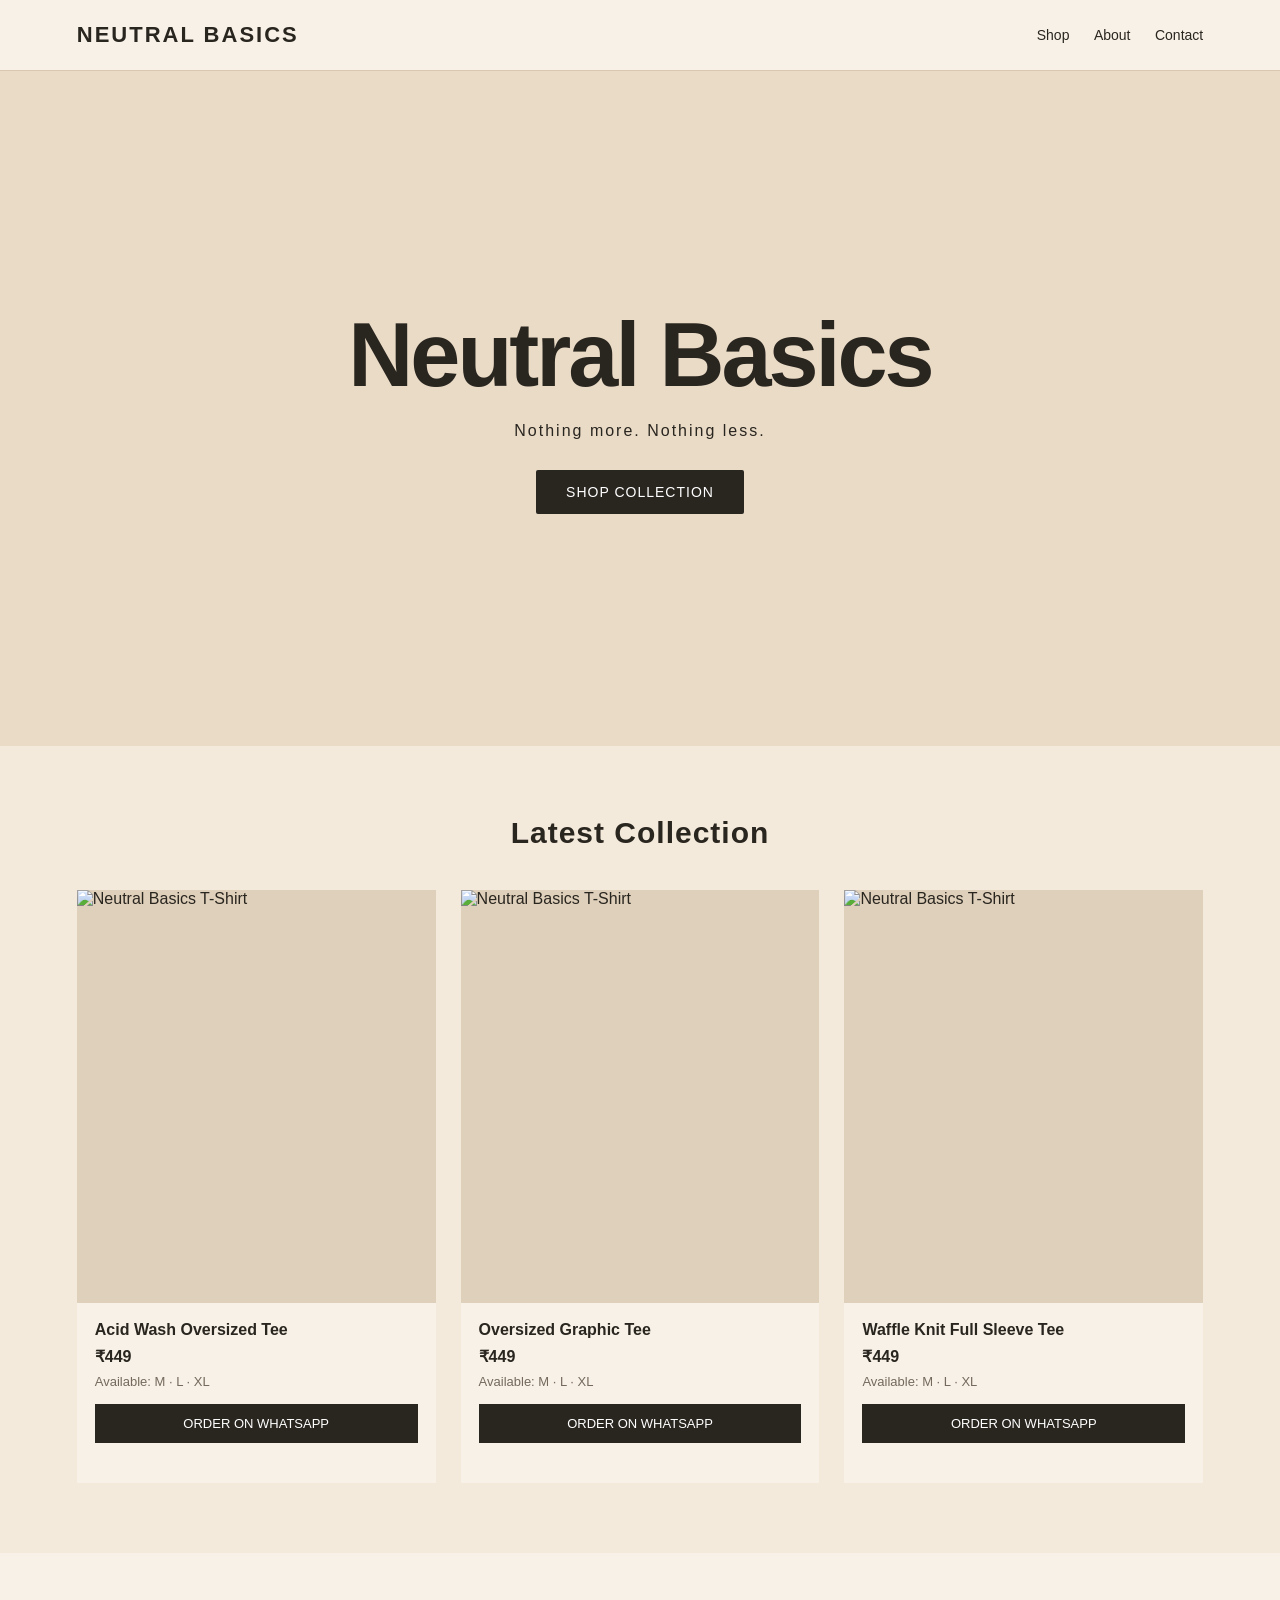
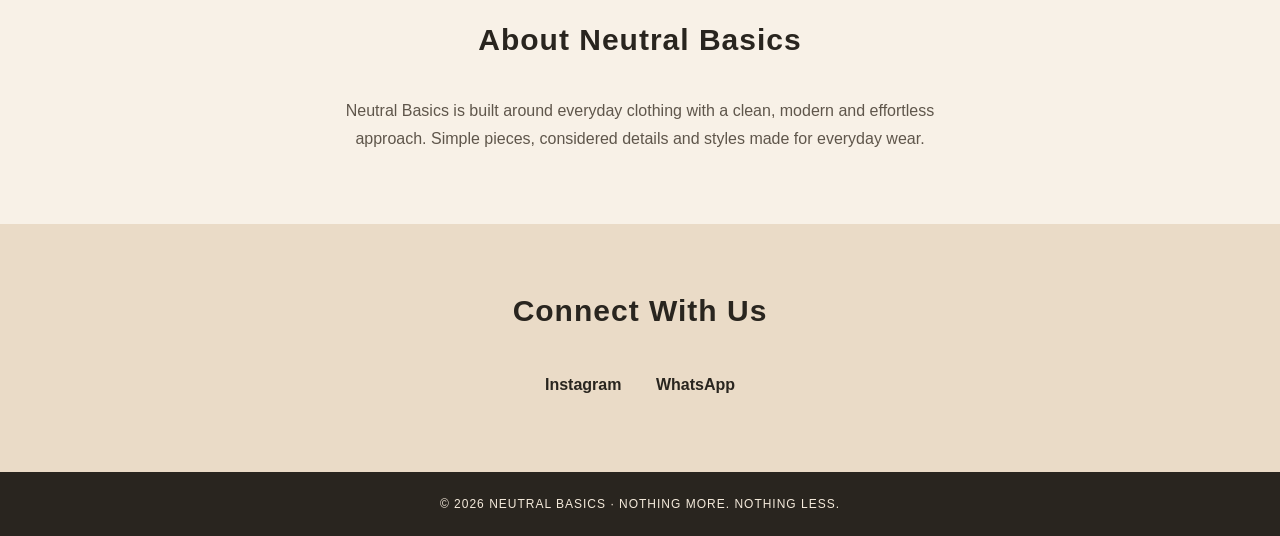
==== index.html @ a43da2fe "Add initial index.html for Neutral Basics website This is the initial commit of the index.html file," ====
<!DOCTYPE html>
<html lang="en">
<head>
  <meta charset="UTF-8">
  <meta name="viewport" content="width=device-width, initial-scale=1.0">

  <title>Neutral Basics — Nothing more. Nothing less.</title>

  <style>
    * {
      box-sizing: border-box;
      margin: 0;
      padding: 0;
    }

    body {
      font-family: Arial, Helvetica, sans-serif;
      background: #f4eadb;
      color: #29251f;
    }

    header {
      padding: 22px 6%;
      display: flex;
      justify-content: space-between;
      align-items: center;
      border-bottom: 1px solid #d8c8b2;
      background: #f8f1e7;
    }

    .logo {
      font-size: 22px;
      font-weight: 700;
      letter-spacing: 2px;
    }

    nav a {
      color: #29251f;
      text-decoration: none;
      margin-left: 20px;
      font-size: 14px;
    }

    .hero {
      min-height: 75vh;
      display: flex;
      flex-direction: column;
      justify-content: center;
      align-items: center;
      text-align: center;
      padding: 40px 20px;
      background: #eadbc7;
    }

    .hero h1 {
      font-size: clamp(42px, 9vw, 90px);
      letter-spacing: -3px;
      font-weight: 700;
    }

    .hero p {
      margin-top: 15px;
      font-size: 16px;
      letter-spacing: 2px;
    }

    .shop-btn {
      display: inline-block;
      margin-top: 30px;
      padding: 14px 30px;
      background: #29251f;
      color: #fff;
      text-decoration: none;
      border-radius: 2px;
      font-size: 14px;
      letter-spacing: 1px;
    }

    section {
      padding: 70px 6%;
    }

    .section-title {
      text-align: center;
      font-size: 30px;
      margin-bottom: 40px;
      letter-spacing: 1px;
    }

    .products {
      display: grid;
      grid-template-columns: repeat(auto-fit, minmax(220px, 1fr));
      gap: 25px;
    }

    .product {
      background: #f8f1e7;
      padding-bottom: 22px;
    }

    .product img {
      width: 100%;
      aspect-ratio: 1 / 1.15;
      object-fit: cover;
      display: block;
      background: #dfd0bb;
    }

    .product-info {
      padding: 18px;
    }

    .product h3 {
      font-size: 16px;
      margin-bottom: 8px;
    }

    .price {
      font-weight: 600;
      margin-bottom: 8px;
    }

    .sizes {
      font-size: 13px;
      color: #74695c;
      margin-bottom: 15px;
    }

    .whatsapp {
      display: block;
      text-align: center;
      padding: 12px;
      background: #29251f;
      color: white;
      text-decoration: none;
      font-size: 13px;
    }

    .about {
      background: #f8f1e7;
      text-align: center;
    }

    .about p {
      max-width: 650px;
      margin: auto;
      line-height: 1.8;
      color: #5f564b;
    }

    .contact {
      text-align: center;
      background: #eadbc7;
    }

    .contact a {
      color: #29251f;
      text-decoration: none;
      display: inline-block;
      margin: 8px 15px;
      font-weight: 600;
    }

    footer {
      text-align: center;
      padding: 25px;
      background: #29251f;
      color: #f4eadb;
      font-size: 12px;
      letter-spacing: 1px;
    }

    @media (max-width: 600px) {
      header {
        padding: 18px 5%;
      }

      nav a {
        margin-left: 10px;
        font-size: 12px;
      }

      section {
        padding: 55px 5%;
      }
    }
  </style>
</head>

<body>

  <header>
    <div class="logo">NEUTRAL BASICS</div>

    <nav>
      <a href="#shop">Shop</a>
      <a href="#about">About</a>
      <a href="#contact">Contact</a>
    </nav>
  </header>

  <section class="hero">
    <h1>Neutral Basics</h1>
    <p>Nothing more. Nothing less.</p>

    <a href="#shop" class="shop-btn">SHOP COLLECTION</a>
  </section>

  <section id="shop">

    <h2 class="section-title">Latest Collection</h2>

    <div class="products">

      <div class="product">
        <img src="https://placehold.co/800x900/e0d1bc/29251f?text=Neutral+Basics"
             alt="Neutral Basics T-Shirt">

        <div class="product-info">
          <h3>Acid Wash Oversized Tee</h3>
          <div class="price">₹449</div>
          <div class="sizes">Available: M · L · XL</div>

          <a class="whatsapp"
             href="https://wa.me/919384615349?text=Hi%20Neutral%20Basics,%20I%20want%20to%20order%20the%20Acid%20Wash%20Oversized%20Tee.%20Price:%20₹449"
             target="_blank">
            ORDER ON WHATSAPP
          </a>
        </div>
      </div>


      <div class="product">
        <img src="https://placehold.co/800x900/d8c6ae/29251f?text=Neutral+Basics"
             alt="Neutral Basics T-Shirt">

        <div class="product-info">
          <h3>Oversized Graphic Tee</h3>
          <div class="price">₹449</div>
          <div class="sizes">Available: M · L · XL</div>

          <a class="whatsapp"
             href="https://wa.me/919384615349?text=Hi%20Neutral%20Basics,%20I%20want%20to%20order%20the%20Oversized%20Graphic%20Tee.%20Price:%20₹449"
             target="_blank">
            ORDER ON WHATSAPP
          </a>
        </div>
      </div>


      <div class="product">
        <img src="https://placehold.co/800x900/cdbba1/29251f?text=Neutral+Basics"
             alt="Neutral Basics T-Shirt">

        <div class="product-info">
          <h3>Waffle Knit Full Sleeve Tee</h3>
          <div class="price">₹449</div>
          <div class="sizes">Available: M · L · XL</div>

          <a class="whatsapp"
             href="https://wa.me/919384615349?text=Hi%20Neutral%20Basics,%20I%20want%20to%20order%20the%20Waffle%20Knit%20Full%20Sleeve%20Tee.%20Price:%20₹449"
             target="_blank">
            ORDER ON WHATSAPP
          </a>
        </div>
      </div>

    </div>
  </section>


  <section class="about" id="about">

    <h2 class="section-title">About Neutral Basics</h2>

    <p>
      Neutral Basics is built around everyday clothing with a clean,
      modern and effortless approach. Simple pieces, considered details
      and styles made for everyday wear.
    </p>

  </section>


  <section class="contact" id="contact">

    <h2 class="section-title">Connect With Us</h2>

    <a href="https://instagram.com/neutral_basics_" target="_blank">
      Instagram
    </a>

    <a href="https://wa.me/919384615349" target="_blank">
      WhatsApp
    </a>

  </section>


  <footer>
    © 2026 NEUTRAL BASICS · NOTHING MORE. NOTHING LESS.
  </footer>

</body>
    </html>
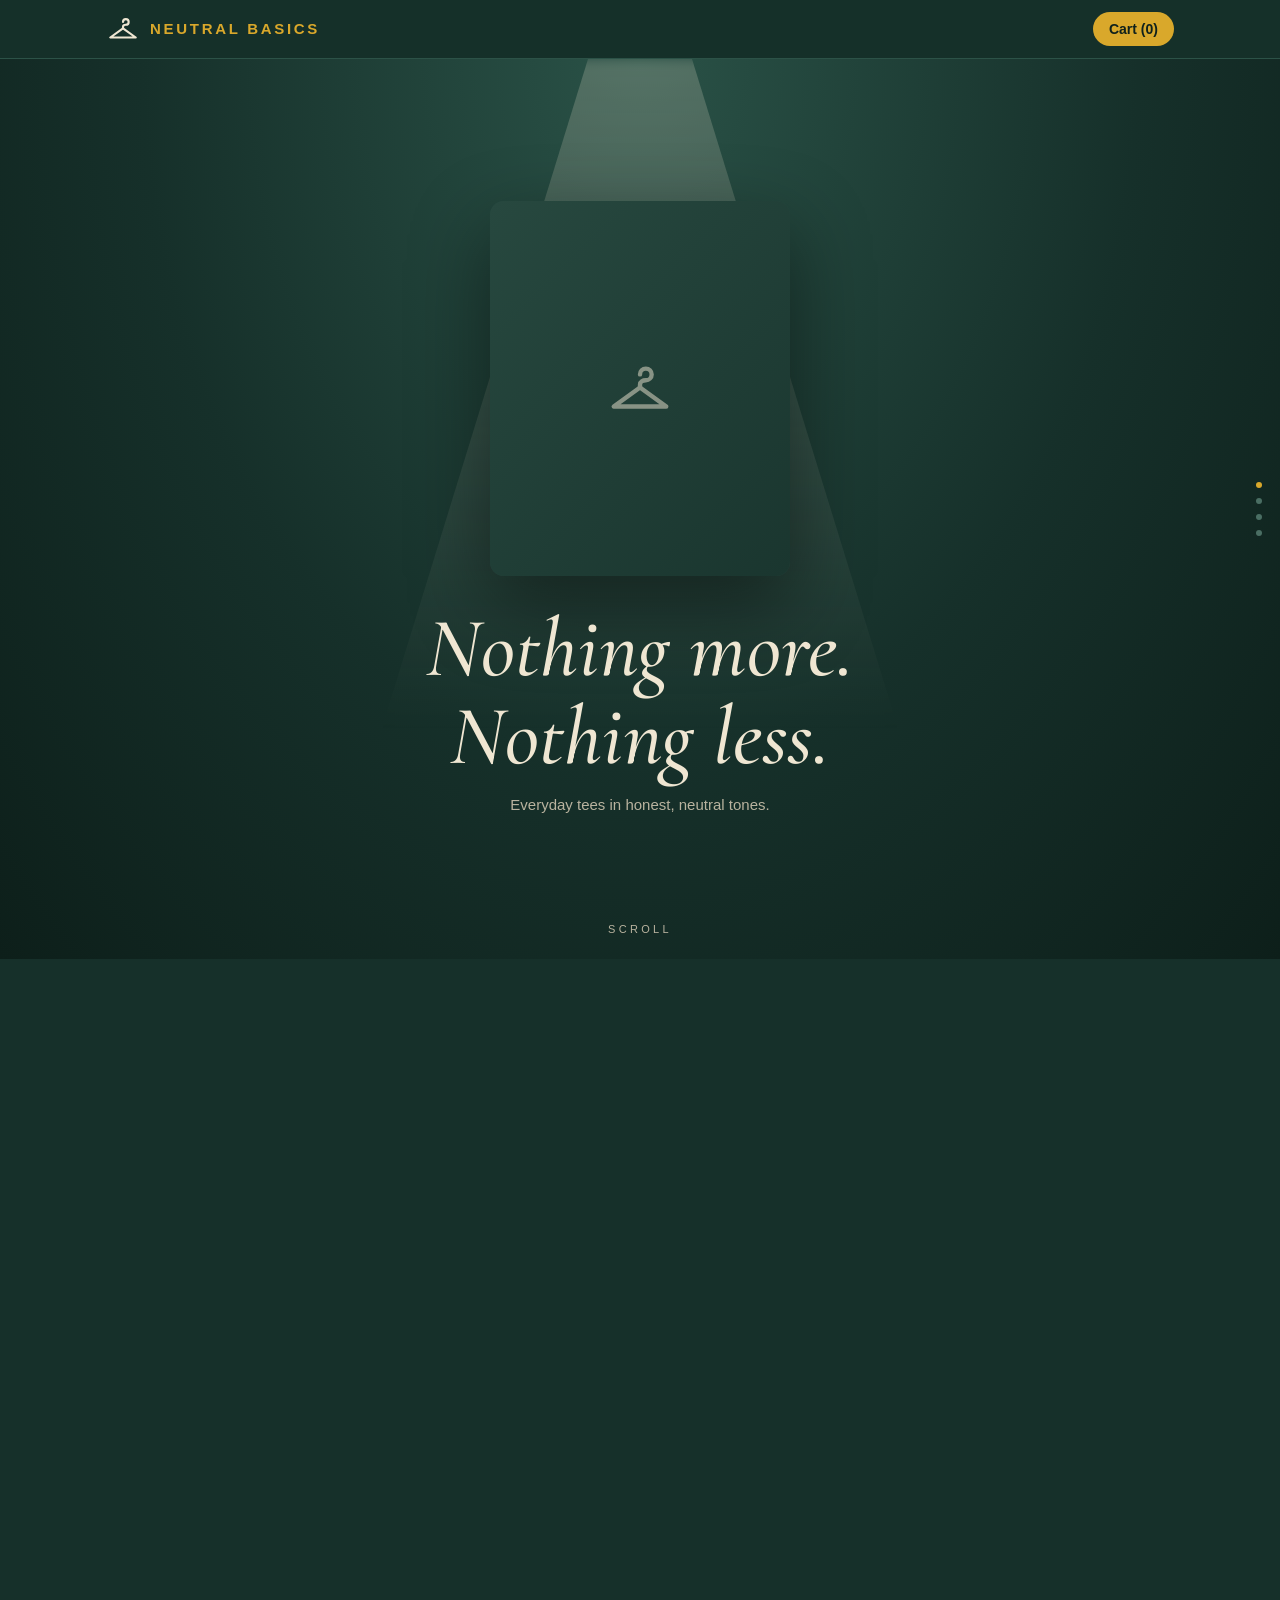
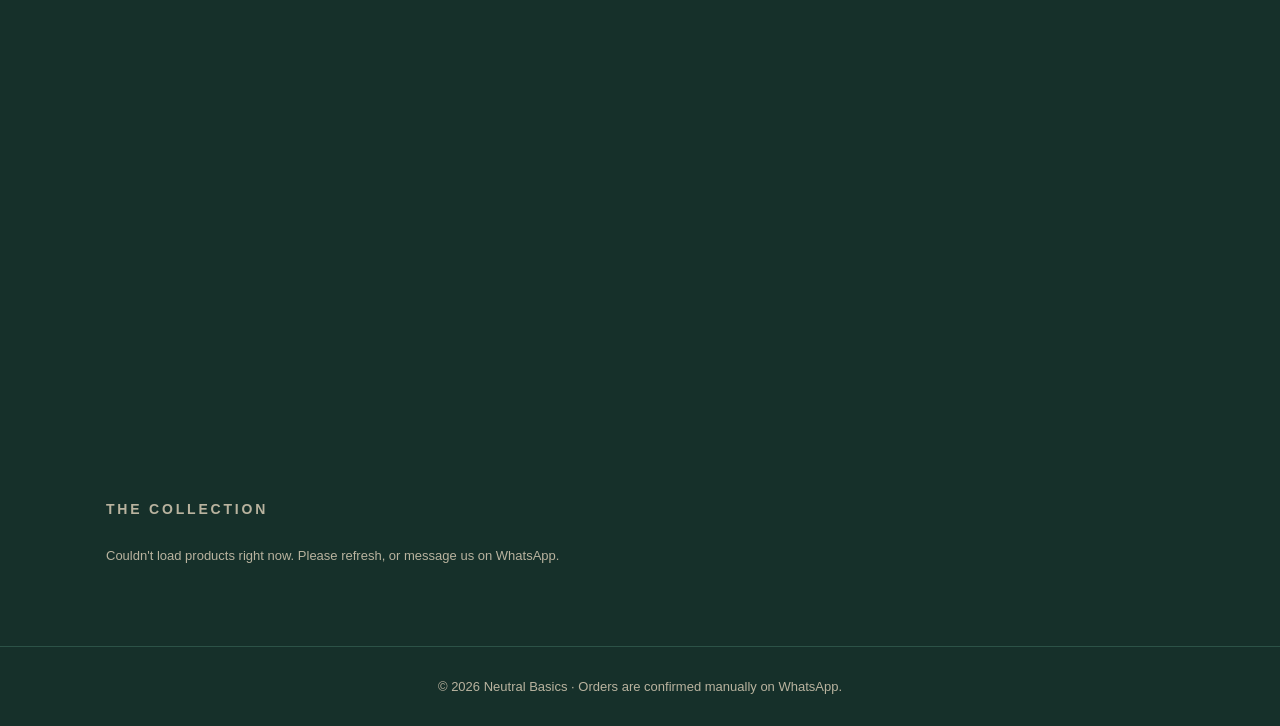
==== commit a30df42a: "New Store" ====
--- a/index.html
+++ b/index.html
@@ -1,305 +1,315 @@
- <!DOCTYPE html>
+<!doctype html>
 <html lang="en">
 <head>
-  <meta charset="UTF-8">
-  <meta name="viewport" content="width=device-width, initial-scale=1.0">
-
-  <title>Neutral Basics — Nothing more. Nothing less.</title>
-
-  <style>
-    * {
-      box-sizing: border-box;
-      margin: 0;
-      padding: 0;
-    }
-
-    body {
-      font-family: Arial, Helvetica, sans-serif;
-      background: #f4eadb;
-      color: #29251f;
-    }
-
-    header {
-      padding: 22px 6%;
-      display: flex;
-      justify-content: space-between;
-      align-items: center;
-      border-bottom: 1px solid #d8c8b2;
-      background: #f8f1e7;
-    }
-
-    .logo {
-      font-size: 22px;
-      font-weight: 700;
-      letter-spacing: 2px;
-    }
-
-    nav a {
-      color: #29251f;
-      text-decoration: none;
-      margin-left: 20px;
-      font-size: 14px;
-    }
-
-    .hero {
-      min-height: 75vh;
-      display: flex;
-      flex-direction: column;
-      justify-content: center;
-      align-items: center;
-      text-align: center;
-      padding: 40px 20px;
-      background: #eadbc7;
-    }
-
-    .hero h1 {
-      font-size: clamp(42px, 9vw, 90px);
-      letter-spacing: -3px;
-      font-weight: 700;
-    }
-
-    .hero p {
-      margin-top: 15px;
-      font-size: 16px;
-      letter-spacing: 2px;
-    }
-
-    .shop-btn {
-      display: inline-block;
-      margin-top: 30px;
-      padding: 14px 30px;
-      background: #29251f;
-      color: #fff;
-      text-decoration: none;
-      border-radius: 2px;
-      font-size: 14px;
-      letter-spacing: 1px;
-    }
-
-    section {
-      padding: 70px 6%;
-    }
-
-    .section-title {
-      text-align: center;
-      font-size: 30px;
-      margin-bottom: 40px;
-      letter-spacing: 1px;
-    }
-
-    .products {
-      display: grid;
-      grid-template-columns: repeat(auto-fit, minmax(220px, 1fr));
-      gap: 25px;
-    }
-
-    .product {
-      background: #f8f1e7;
-      padding-bottom: 22px;
-    }
-
-    .product img {
-      width: 100%;
-      aspect-ratio: 1 / 1.15;
-      object-fit: cover;
-      display: block;
-      background: #dfd0bb;
-    }
-
-    .product-info {
-      padding: 18px;
-    }
-
-    .product h3 {
-      font-size: 16px;
-      margin-bottom: 8px;
-    }
-
-    .price {
-      font-weight: 600;
-      margin-bottom: 8px;
-    }
-
-    .sizes {
-      font-size: 13px;
-      color: #74695c;
-      margin-bottom: 15px;
-    }
-
-    .whatsapp {
-      display: block;
-      text-align: center;
-      padding: 12px;
-      background: #29251f;
-      color: white;
-      text-decoration: none;
-      font-size: 13px;
-    }
-
-    .about {
-      background: #f8f1e7;
-      text-align: center;
-    }
-
-    .about p {
-      max-width: 650px;
-      margin: auto;
-      line-height: 1.8;
-      color: #5f564b;
-    }
-
-    .contact {
-      text-align: center;
-      background: #eadbc7;
-    }
-
-    .contact a {
-      color: #29251f;
-      text-decoration: none;
-      display: inline-block;
-      margin: 8px 15px;
-      font-weight: 600;
-    }
-
-    footer {
-      text-align: center;
-      padding: 25px;
-      background: #29251f;
-      color: #f4eadb;
-      font-size: 12px;
-      letter-spacing: 1px;
-    }
-
-    @media (max-width: 600px) {
-      header {
-        padding: 18px 5%;
-      }
-
-      nav a {
-        margin-left: 10px;
-        font-size: 12px;
-      }
-
-      section {
-        padding: 55px 5%;
-      }
-    }
-  </style>
+<meta charset="utf-8">
+<meta name="viewport" content="width=device-width, initial-scale=1">
+<title>Neutral Basics</title>
+<meta name="description" content="Neutral Basics. Nothing more. Nothing less.">
+<link rel="preconnect" href="https://fonts.googleapis.com"><link href="https://fonts.googleapis.com/css2?family=Cormorant+Garamond:ital,wght@0,500;1,500&display=swap" rel="stylesheet">
+<style>
+  :root{
+    --green:#16302a; --green-2:#1d3d35; --cream:#efe6d2; --mustard:#d9a82b; --ink:#0f211c; --muted:#b9b39f;
+  }
+  *{box-sizing:border-box;margin:0;padding:0}
+  html{scroll-behavior:smooth}
+  body{background:var(--green);color:var(--cream);font-family:"Helvetica Neue",Arial,sans-serif;line-height:1.5}
+  a{color:inherit}
+  header{position:sticky;top:0;z-index:20;background:rgba(22,48,42,.96);backdrop-filter:blur(6px);border-bottom:1px solid #2c5247}
+  .bar{max-width:1100px;margin:0 auto;padding:12px 16px;display:flex;align-items:center;justify-content:space-between}
+  .brand{display:flex;align-items:center;gap:10px;text-decoration:none}
+  .brand svg{width:34px;height:34px}
+  .brand span{color:var(--mustard);font-weight:800;letter-spacing:.18em;font-size:15px}
+  .cart-btn{background:var(--mustard);color:var(--ink);border:0;border-radius:999px;padding:9px 16px;font-weight:700;cursor:pointer;font-size:14px}
+  .hero{max-width:1100px;margin:0 auto;padding:72px 16px 48px;text-align:center}
+  .hero h1{font-size:clamp(34px,7vw,64px);letter-spacing:.04em;font-weight:800;color:var(--mustard)}
+  .hero p{margin-top:12px;color:var(--cream);opacity:.85;font-size:18px}
+  .hero a.cta{display:inline-block;margin-top:28px;background:var(--cream);color:var(--ink);padding:12px 26px;border-radius:999px;font-weight:700;text-decoration:none}
+  main{max-width:1100px;margin:0 auto;padding:16px 16px 80px}
+  h2{font-size:14px;letter-spacing:.2em;text-transform:uppercase;color:var(--muted);margin:24px 0 16px}
+  .grid{display:grid;grid-template-columns:repeat(auto-fill,minmax(240px,1fr));gap:18px}
+  .card{background:var(--green-2);border:1px solid #2c5247;border-radius:14px;overflow:hidden;display:flex;flex-direction:column}
+  .img{aspect-ratio:4/5;background:linear-gradient(135deg,#27483f,#1a362f);display:flex;align-items:center;justify-content:center}
+  .img img{width:100%;height:100%;object-fit:cover}
+  .img svg{width:64px;height:64px;opacity:.5}
+  .info{padding:14px;display:flex;flex-direction:column;gap:8px;flex:1}
+  .name{font-weight:700}
+  .desc{font-size:13px;color:var(--muted)}
+  .price{color:var(--mustard);font-weight:800;font-size:18px}
+  .sizes{display:flex;gap:6px;flex-wrap:wrap}
+  .sizes button{background:transparent;border:1px solid #4a6e63;color:var(--cream);border-radius:8px;padding:5px 10px;cursor:pointer;font-size:13px}
+  .sizes button.on{background:var(--cream);color:var(--ink);border-color:var(--cream)}
+  .add{margin-top:auto;background:var(--mustard);color:var(--ink);border:0;border-radius:10px;padding:11px;font-weight:800;cursor:pointer}
+  .add[disabled]{background:#4a6e63;color:#9fb5ac;cursor:not-allowed}
+  .note{color:var(--muted);font-size:13px;margin-top:10px}
+  /* drawer */
+  .overlay{position:fixed;inset:0;background:rgba(0,0,0,.55);display:none;z-index:30}
+  .overlay.open{display:block}
+  .drawer{position:fixed;top:0;right:0;height:100%;width:min(420px,100%);background:var(--green);border-left:1px solid #2c5247;z-index:40;transform:translateX(100%);transition:transform .25s;display:flex;flex-direction:column}
+  .drawer.open{transform:none}
+  .drawer header{position:static;padding:16px;display:flex;justify-content:space-between;align-items:center}
+  .drawer h3{letter-spacing:.15em;font-size:14px;text-transform:uppercase}
+  .x{background:none;border:0;color:var(--cream);font-size:26px;cursor:pointer}
+  .items{flex:1;overflow:auto;padding:0 16px}
+  .row{display:flex;justify-content:space-between;gap:10px;padding:12px 0;border-bottom:1px solid #2c5247}
+  .row small{color:var(--muted)}
+  .qty{display:flex;align-items:center;gap:8px;margin-top:6px}
+  .qty button{width:26px;height:26px;border-radius:50%;border:1px solid #4a6e63;background:none;color:var(--cream);cursor:pointer}
+  .foot{padding:16px;border-top:1px solid #2c5247;display:flex;flex-direction:column;gap:10px}
+  .foot input,.foot textarea{width:100%;padding:10px;border-radius:8px;border:1px solid #4a6e63;background:var(--green-2);color:var(--cream);font:inherit}
+  .total{display:flex;justify-content:space-between;font-weight:800;font-size:18px}
+  .wa{background:#25d366;color:#08331a;border:0;border-radius:10px;padding:13px;font-weight:800;cursor:pointer;font-size:15px}
+  .empty{color:var(--muted);padding:30px 0;text-align:center}
+  footer{text-align:center;color:var(--muted);font-size:13px;padding:30px 16px;border-top:1px solid #2c5247}
+
+  /* ---- scroll story ---- */
+  .story{position:relative;height:400vh}
+  .stage{position:sticky;top:0;height:100vh;overflow:hidden;background:radial-gradient(ellipse at 50% 0%,#2a5247 0%,#16302a 55%,#0d1f1a 100%)}
+  .beam{position:absolute;top:0;left:50%;width:min(520px,80vw);height:75%;transform:translateX(-50%);background:linear-gradient(180deg,rgba(239,230,210,.22),rgba(239,230,210,0));clip-path:polygon(40% 0,60% 0,100% 100%,0 100%);filter:blur(6px)}
+  .scene{position:absolute;inset:0;display:flex;flex-direction:column;align-items:center;justify-content:center;text-align:center;padding:0 24px;opacity:0;transition:opacity .5s linear;pointer-events:none}
+  .scene.on{opacity:1}
+  .scene .pic{width:min(300px,62vw);aspect-ratio:4/5;border-radius:14px;overflow:hidden;background:linear-gradient(135deg,#27483f,#1a362f);display:flex;align-items:center;justify-content:center;margin-bottom:28px;box-shadow:0 30px 80px rgba(0,0,0,.45)}
+  .scene .pic img{width:100%;height:100%;object-fit:cover}
+  .scene .pic svg{width:70px;opacity:.5}
+  .scene h2{font-family:"Cormorant Garamond",Georgia,serif;font-style:italic;font-weight:500;text-transform:none;letter-spacing:0;color:var(--cream);font-size:clamp(38px,8vw,84px);line-height:1.05;margin:0}
+  .scene p{margin-top:14px;max-width:420px;color:var(--muted);font-size:15px}
+  .scene .go{pointer-events:auto;margin-top:26px;display:inline-block;background:var(--mustard);color:var(--ink);padding:13px 30px;border-radius:999px;font-weight:800;letter-spacing:.14em;font-size:13px;text-decoration:none;text-transform:uppercase}
+  .hint{position:absolute;bottom:22px;left:50%;transform:translateX(-50%);font-size:11px;letter-spacing:.3em;color:var(--muted);text-transform:uppercase}
+  .dots{position:absolute;right:18px;top:50%;transform:translateY(-50%);display:flex;flex-direction:column;gap:10px}
+  .dots i{width:6px;height:6px;border-radius:50%;background:#4a6e63}
+  .dots i.on{background:var(--mustard)}
+  .ig{position:fixed;left:16px;bottom:16px;z-index:15;display:flex;align-items:center;gap:8px;color:var(--cream);text-decoration:none;font-size:12px;letter-spacing:.12em;font-weight:700;opacity:.85}
+  .ig[hidden]{display:none}
+  .ig svg{width:20px;height:20px}
+  @media (prefers-reduced-motion:reduce){.scene{transition:none}}
+
+  .img{cursor:pointer;position:relative}
+  .img img{position:absolute;inset:0}
+  .thumbs{display:flex;gap:6px;padding:10px 14px 0}
+  .thumbs img{width:40px;height:50px;object-fit:cover;border-radius:6px;opacity:.5;border:1px solid transparent;cursor:pointer}
+  .thumbs img.on{opacity:1;border-color:var(--mustard)}
+  .sizes button[disabled]{opacity:.35;text-decoration:line-through;cursor:not-allowed}
+  .left{font-size:12px;color:var(--mustard);min-height:16px}
+  .tag{position:absolute;top:10px;left:10px;background:var(--cream);color:var(--ink);font-size:11px;font-weight:800;letter-spacing:.12em;padding:4px 9px;border-radius:999px;text-transform:uppercase;z-index:2}
+</style>
 </head>
-
 <body>
 
-  <header>
-    <div class="logo">NEUTRAL BASICS</div>
-
-    <nav>
-      <a href="#shop">Shop</a>
-      <a href="#about">About</a>
-      <a href="#contact">Contact</a>
-    </nav>
-  </header>
-
-  <section class="hero">
-    <h1>Neutral Basics</h1>
-    <p>Nothing more. Nothing less.</p>
-
-    <a href="#shop" class="shop-btn">SHOP COLLECTION</a>
-  </section>
-
-  <section id="shop">
-
-    <h2 class="section-title">Latest Collection</h2>
-
-    <div class="products">
-
-      <div class="product">
-        <img src="https://placehold.co/800x900/e0d1bc/29251f?text=Neutral+Basics"
-             alt="Neutral Basics T-Shirt">
-
-        <div class="product-info">
-          <h3>Acid Wash Oversized Tee</h3>
-          <div class="price">₹449</div>
-          <div class="sizes">Available: M · L · XL</div>
-
-          <a class="whatsapp"
-             href="https://wa.me/919384615349?text=Hi%20Neutral%20Basics,%20I%20want%20to%20order%20the%20Acid%20Wash%20Oversized%20Tee.%20Price:%20₹449"
-             target="_blank">
-            ORDER ON WHATSAPP
-          </a>
-        </div>
-      </div>
-
-
-      <div class="product">
-        <img src="https://placehold.co/800x900/d8c6ae/29251f?text=Neutral+Basics"
-             alt="Neutral Basics T-Shirt">
-
-        <div class="product-info">
-          <h3>Oversized Graphic Tee</h3>
-          <div class="price">₹449</div>
-          <div class="sizes">Available: M · L · XL</div>
-
-          <a class="whatsapp"
-             href="https://wa.me/919384615349?text=Hi%20Neutral%20Basics,%20I%20want%20to%20order%20the%20Oversized%20Graphic%20Tee.%20Price:%20₹449"
-             target="_blank">
-            ORDER ON WHATSAPP
-          </a>
-        </div>
-      </div>
-
-
-      <div class="product">
-        <img src="https://placehold.co/800x900/cdbba1/29251f?text=Neutral+Basics"
-             alt="Neutral Basics T-Shirt">
-
-        <div class="product-info">
-          <h3>Waffle Knit Full Sleeve Tee</h3>
-          <div class="price">₹449</div>
-          <div class="sizes">Available: M · L · XL</div>
-
-          <a class="whatsapp"
-             href="https://wa.me/919384615349?text=Hi%20Neutral%20Basics,%20I%20want%20to%20order%20the%20Waffle%20Knit%20Full%20Sleeve%20Tee.%20Price:%20₹449"
-             target="_blank">
-            ORDER ON WHATSAPP
-          </a>
-        </div>
-      </div>
-
-    </div>
-  </section>
-
-
-  <section class="about" id="about">
-
-    <h2 class="section-title">About Neutral Basics</h2>
-
-    <p>
-      Neutral Basics is built around everyday clothing with a clean,
-      modern and effortless approach. Simple pieces, considered details
-      and styles made for everyday wear.
-    </p>
-
-  </section>
-
-
-  <section class="contact" id="contact">
-
-    <h2 class="section-title">Connect With Us</h2>
-
-    <a href="https://instagram.com/neutral_basics_" target="_blank">
-      Instagram
+<header>
+  <div class="bar">
+    <a class="brand" href="#top" aria-label="Neutral Basics">
+      <svg viewBox="0 0 48 48" fill="none" stroke="#efe6d2" stroke-width="3" stroke-linecap="round" stroke-linejoin="round" aria-hidden="true">
+        <path d="M24 14a4 4 0 1 1 4 4c-2 0-4 1-4 3v2"/>
+        <path d="M24 23 6 36h36L24 23z"/>
+      </svg>
+      <span>NEUTRAL BASICS</span>
     </a>
-
-    <a href="https://wa.me/919384615349" target="_blank">
-      WhatsApp
-    </a>
-
-  </section>
-
-
-  <footer>
-    © 2026 NEUTRAL BASICS · NOTHING MORE. NOTHING LESS.
-  </footer>
-
+    <button class="cart-btn" id="openCart">Cart (<span id="count">0</span>)</button>
+  </div>
+</header>
+
+<section class="story" id="top">
+  <div class="stage">
+    <div class="beam"></div>
+    <div class="scene on"><div class="pic" data-scene="0"><svg viewBox="0 0 48 48" fill="none" stroke="#efe6d2" stroke-width="3" stroke-linecap="round" stroke-linejoin="round"><path d="M24 14a4 4 0 1 1 4 4c-2 0-4 1-4 3v2"/><path d="M24 23 6 36h36L24 23z"/></svg></div><h2>Nothing more.<br>Nothing less.</h2><p>Everyday tees in honest, neutral tones.</p></div>
+    <div class="scene"><div class="pic" data-scene="1"><svg viewBox="0 0 48 48" fill="none" stroke="#efe6d2" stroke-width="3" stroke-linecap="round" stroke-linejoin="round"><path d="M24 14a4 4 0 1 1 4 4c-2 0-4 1-4 3v2"/><path d="M24 23 6 36h36L24 23z"/></svg></div><h2>Cut to be<br>lived in.</h2><p>Oversized fits and soft washes that go with everything.</p></div>
+    <div class="scene"><div class="pic" data-scene="2"><svg viewBox="0 0 48 48" fill="none" stroke="#efe6d2" stroke-width="3" stroke-linecap="round" stroke-linejoin="round"><path d="M24 14a4 4 0 1 1 4 4c-2 0-4 1-4 3v2"/><path d="M24 23 6 36h36L24 23z"/></svg></div><h2>Plain by<br>design.</h2><p>No loud prints. Just the basics, done properly.</p></div>
+    <div class="scene"><div class="pic" data-scene="3"><svg viewBox="0 0 48 48" fill="none" stroke="#efe6d2" stroke-width="3" stroke-linecap="round" stroke-linejoin="round"><path d="M24 14a4 4 0 1 1 4 4c-2 0-4 1-4 3v2"/><path d="M24 23 6 36h36L24 23z"/></svg></div><h2>The first drop<br>is here.</h2><a class="go" href="#shop">Enter the drop</a></div>
+    <div class="dots"><i class="on"></i><i></i><i></i><i></i></div>
+    <div class="hint">Scroll</div>
+  </div>
+</section>
+
+<main id="shop">
+  <h2>The Collection</h2>
+  <div class="grid" id="grid"></div>
+  <p class="note" id="status"></p>
+</main>
+
+<footer>© <span id="yr"></span> Neutral Basics · Orders are confirmed manually on WhatsApp.</footer>
+
+<a class="ig" id="ig" href="#" target="_blank" rel="noopener" hidden><svg viewBox="0 0 24 24" fill="none" stroke="currentColor" stroke-width="2"><rect x="3" y="3" width="18" height="18" rx="5"/><circle cx="12" cy="12" r="4"/><circle cx="17.5" cy="6.5" r="1" fill="currentColor"/></svg><span id="igt"></span></a>
+<div class="overlay" id="overlay"></div>
+<aside class="drawer" id="drawer" aria-label="Cart">
+  <header><h3>Your cart</h3><button class="x" id="closeCart" aria-label="Close">×</button></header>
+  <div class="items" id="items"></div>
+  <div class="foot" id="foot">
+    <div class="total"><span>Total</span><span id="total">₹0</span></div>
+    <input id="cName" placeholder="Your name">
+    <textarea id="cAddr" rows="2" placeholder="Delivery address / city"></textarea>
+    <button class="wa" id="checkout">Send order on WhatsApp</button>
+    <small style="color:var(--muted)">We'll confirm availability, shipping and payment with you on WhatsApp.</small>
+  </div>
+</aside>
+
+<script>
+/* ============ CONFIG: edit these ============ */
+const CONFIG = {
+  WHATSAPP: "919384615349",          // country code + number, no + or spaces
+  SHEET_CSV_URL: "https://docs.google.com/spreadsheets/d/e/2PACX-1vTj7ktT3NmkMnsf7JuMV0YyJZZnA1PiPcuXNdLDsD_4JBLgCNWdLsFIfja_-P3JlxrWcOkr_zuExs7Z/pub?output=csv",
+  IMAGE_BASE: "",                    // "" = images sit next to index.html. Use "images/" if they are in a folder.
+  CURRENCY: "₹",
+  INSTAGRAM: "",                     // your handle without @ (blank hides the link)
+  SCENES: []                         // optional: 4 image file names for the intro. Blank = first 4 products' photos
+};
+/* ============================================ */
+
+const $ = id => document.getElementById(id);
+const esc = s => String(s ?? "").replace(/[&<>"']/g, c => ({"&":"&amp;","<":"&lt;",">":"&gt;",'"':"&quot;","'":"&#39;"}[c]));
+const money = n => CONFIG.CURRENCY + Number(n || 0).toLocaleString("en-IN");
+const imgUrl = f => /^https?:/i.test(f) ? f : CONFIG.IMAGE_BASE + encodeURI(f);
+let products = [];
+let cart = [];
+try { cart = JSON.parse(localStorage.getItem("nb_cart") || "[]"); } catch(e){}
+const save = () => { try { localStorage.setItem("nb_cart", JSON.stringify(cart)); } catch(e){} };
+
+function parseCSV(text){
+  const rows = []; let row = [], cur = "", q = false;
+  for (let i = 0; i < text.length; i++){
+    const c = text[i];
+    if (q){
+      if (c === '"' && text[i+1] === '"'){ cur += '"'; i++; }
+      else if (c === '"') q = false;
+      else cur += c;
+    } else if (c === '"') q = true;
+    else if (c === ","){ row.push(cur); cur = ""; }
+    else if (c === "\n" || c === "\r"){
+      if (c === "\r" && text[i+1] === "\n") i++;
+      row.push(cur); cur = ""; rows.push(row); row = [];
+    } else cur += c;
+  }
+  if (cur || row.length){ row.push(cur); rows.push(row); }
+  const head = rows.shift().map(h => h.trim().toLowerCase());
+  return rows.filter(r => r.some(v => v.trim())).map(r => {
+    const o = {}; head.forEach((h, i) => o[h] = (r[i] || "").trim()); return o;
+  });
+}
+
+function toProduct(o, id){
+  const sizes = (o["sizes"] || "").split(/[|,\/]/).map(x => x.trim()).filter(Boolean);
+  const variants = sizes.map(sz => {
+    const raw = o[sz.toLowerCase() + " size"];
+    let qty = raw === undefined || raw === "" ? 99 : Number(raw);
+    if (isNaN(qty)) qty = 0;                 // "-" means not available
+    return {size: sz, qty};
+  });
+  const inStock = o["in_stock"] === undefined || /^(yes|y|true|1)$/i.test(o["in_stock"]);
+  const images = [1,2,3,4].map(n => o["image " + n]).filter(Boolean);
+  const sold = !inStock || (variants.length && variants.every(v => v.qty <= 0));
+  return {id, name:o["name"], price:Number(String(o["price"]).replace(/[^\d.]/g,"")) || 0, variants, images, sold};
+}
+
+async function load(){
+  try {
+    const res = await fetch(CONFIG.SHEET_CSV_URL, {cache:"no-store"});
+    if (!res.ok) throw new Error(res.status);
+    products = parseCSV(await res.text()).filter(o => o["name"]).map(toProduct);
+  } catch(e){
+    products = [];
+    $("status").textContent = "Couldn't load products right now. Please refresh, or message us on WhatsApp.";
+  }
+  render(); setScenes();
+}
+
+const hangerIcon = '<svg viewBox="0 0 48 48" fill="none" stroke="#efe6d2" stroke-width="3" stroke-linecap="round" stroke-linejoin="round" style="width:64px;opacity:.5"><path d="M24 14a4 4 0 1 1 4 4c-2 0-4 1-4 3v2"/><path d="M24 23 6 36h36L24 23z"/></svg>';
+const picked = {}, shown = {};
+
+function render(){
+  $("grid").innerHTML = products.map(p => {
+    const idx = shown[p.id] || 0, v = p.variants.find(v => v.size === picked[p.id]);
+    const thumbs = p.images.length > 1 ? `<div class="thumbs">${p.images.map((f, i) =>
+      `<img loading="lazy" src="${esc(imgUrl(f))}" data-th="${p.id}" data-i="${i}" class="${i === idx ? "on" : ""}" alt="">`).join("")}</div>` : "";
+    const sizes = p.variants.length ? `<div class="sizes">${p.variants.map(x =>
+      `<button type="button" data-size="${esc(x.size)}" data-pid="${p.id}" ${x.qty <= 0 ? "disabled" : ""} class="${picked[p.id] === x.size ? "on" : ""}">${esc(x.size)}</button>`).join("")}</div>` : "";
+    const left = v && v.qty <= 3 ? `Only ${v.qty} left` : "";
+    return `<article class="card">
+      <div class="img" data-cycle="${p.id}">${p.sold ? '<span class="tag">Sold out</span>' : ""}
+        ${hangerIcon}${p.images.length ? `<img src="${esc(imgUrl(p.images[idx]))}" alt="${esc(p.name)}" onerror="this.style.display='none'">` : ""}</div>
+      ${thumbs}
+      <div class="info">
+        <div class="name">${esc(p.name)}</div>
+        <div class="price">${p.price ? money(p.price) : "Price on WhatsApp"}</div>
+        ${sizes}
+        <div class="left">${left}</div>
+        <button class="add" data-add="${p.id}" ${p.sold ? "disabled" : ""}>${p.sold ? "Sold out" : "Add to cart"}</button>
+      </div></article>`;
+  }).join("");
+}
+
+$("grid").addEventListener("click", e => {
+  const th = e.target.closest("[data-th]");
+  if (th){ shown[th.dataset.th] = +th.dataset.i; render(); return; }
+  const cy = e.target.closest("[data-cycle]");
+  if (cy){ const p = products[+cy.dataset.cycle]; if (p.images.length > 1){ shown[p.id] = ((shown[p.id] || 0) + 1) % p.images.length; render(); } return; }
+  const sz = e.target.closest("[data-size]");
+  if (sz){ picked[sz.dataset.pid] = sz.dataset.size; render(); return; }
+  const add = e.target.closest("[data-add]");
+  if (add){
+    const p = products[+add.dataset.add];
+    if (p.variants.length && !picked[p.id]){ alert("Please pick a size first."); return; }
+    const v = p.variants.find(v => v.size === picked[p.id]) || {size:"", qty:99};
+    const hit = cart.find(c => c.name === p.name && c.size === v.size);
+    if (hit){ if (hit.qty >= v.qty){ alert("Only " + v.qty + " available in this size."); return; } hit.qty++; }
+    else cart.push({name:p.name, size:v.size, price:p.price, qty:1, max:v.qty});
+    save(); drawCart(); openCart();
+  }
+});
+
+function drawCart(){
+  $("count").textContent = cart.reduce((a, c) => a + c.qty, 0);
+  $("items").innerHTML = cart.length ? cart.map((c, i) => `
+    <div class="row"><div>
+      <div>${esc(c.name)}</div><small>${c.size ? "Size " + esc(c.size) : ""}</small>
+      <div class="qty"><button data-dec="${i}">−</button>${c.qty}<button data-inc="${i}">+</button></div>
+    </div><div>${c.price ? money(c.price * c.qty) : ""}</div></div>`).join("")
+    : '<div class="empty">Your cart is empty.</div>';
+  $("total").textContent = money(cart.reduce((a, c) => a + c.price * c.qty, 0));
+  $("foot").style.display = cart.length ? "flex" : "none";
+}
+$("items").addEventListener("click", e => {
+  const d = e.target.closest("[data-dec]"), n = e.target.closest("[data-inc]");
+  if (d){ const c = cart[+d.dataset.dec]; if (--c.qty <= 0) cart.splice(+d.dataset.dec, 1); }
+  if (n){ const c = cart[+n.dataset.inc]; if (c.qty < (c.max || 99)) c.qty++; else alert("Only " + c.max + " available in this size."); }
+  if (d || n){ save(); drawCart(); }
+});
+
+function openCart(){ $("drawer").classList.add("open"); $("overlay").classList.add("open"); }
+function closeCart(){ $("drawer").classList.remove("open"); $("overlay").classList.remove("open"); }
+$("openCart").onclick = openCart; $("closeCart").onclick = closeCart; $("overlay").onclick = closeCart;
+
+$("checkout").onclick = () => {
+  const name = $("cName").value.trim(), addr = $("cAddr").value.trim();
+  if (!cart.length) return;
+  if (!name || !addr){ alert("Please add your name and address."); return; }
+  const lines = cart.map((c, i) =>
+    `${i + 1}. ${c.name}${c.size ? " (Size " + c.size + ")" : ""} x${c.qty}${c.price ? " - " + money(c.price * c.qty) : ""}`);
+  const total = cart.reduce((a, c) => a + c.price * c.qty, 0);
+  const msg = `Hi Neutral Basics! I'd like to place an order:\n\n${lines.join("\n")}\n\n` +
+    (total ? `Total: ${money(total)}\n\n` : "") + `Name: ${name}\nAddress: ${addr}`;
+  window.open(`https://wa.me/${CONFIG.WHATSAPP}?text=${encodeURIComponent(msg)}`, "_blank");
+};
+
+/* scroll story */
+const story = document.querySelector(".story"), scenes = [...document.querySelectorAll(".scene")], dots = [...document.querySelectorAll(".dots i")];
+function setScenes(){
+  const auto = products.filter(p => p.images.length && !p.sold).slice(0, 4).map(p => p.images[0]);
+  scenes.forEach((sc, i) => {
+    const f = CONFIG.SCENES[i] || auto[i % Math.max(auto.length, 1)];
+    if (f) sc.querySelector(".pic").innerHTML = '<img src="' + esc(imgUrl(f)) + '" alt="" onerror="this.style.display=\'none\'">';
+  });
+}
+let cur = 0;
+function tick(){
+  const r = story.getBoundingClientRect(), total = story.offsetHeight - innerHeight;
+  const p = Math.min(.999, Math.max(0, -r.top / total));
+  const i = Math.floor(p * scenes.length);
+  if (i !== cur){ scenes[cur].classList.remove("on"); dots[cur].classList.remove("on"); cur = i; scenes[cur].classList.add("on"); dots[cur].classList.add("on"); }
+  document.querySelector(".hint").style.opacity = p > .05 ? 0 : 1;
+}
+addEventListener("scroll", tick, {passive:true}); addEventListener("resize", tick); tick();
+if (CONFIG.INSTAGRAM){ const a = $("ig"); a.href = "https://instagram.com/" + CONFIG.INSTAGRAM; $("igt").textContent = "@" + CONFIG.INSTAGRAM.toUpperCase(); a.hidden = false; }
+
+$("yr").textContent = new Date().getFullYear();
+drawCart(); load();
+</script>
 </body>
-    </html>
+</html>
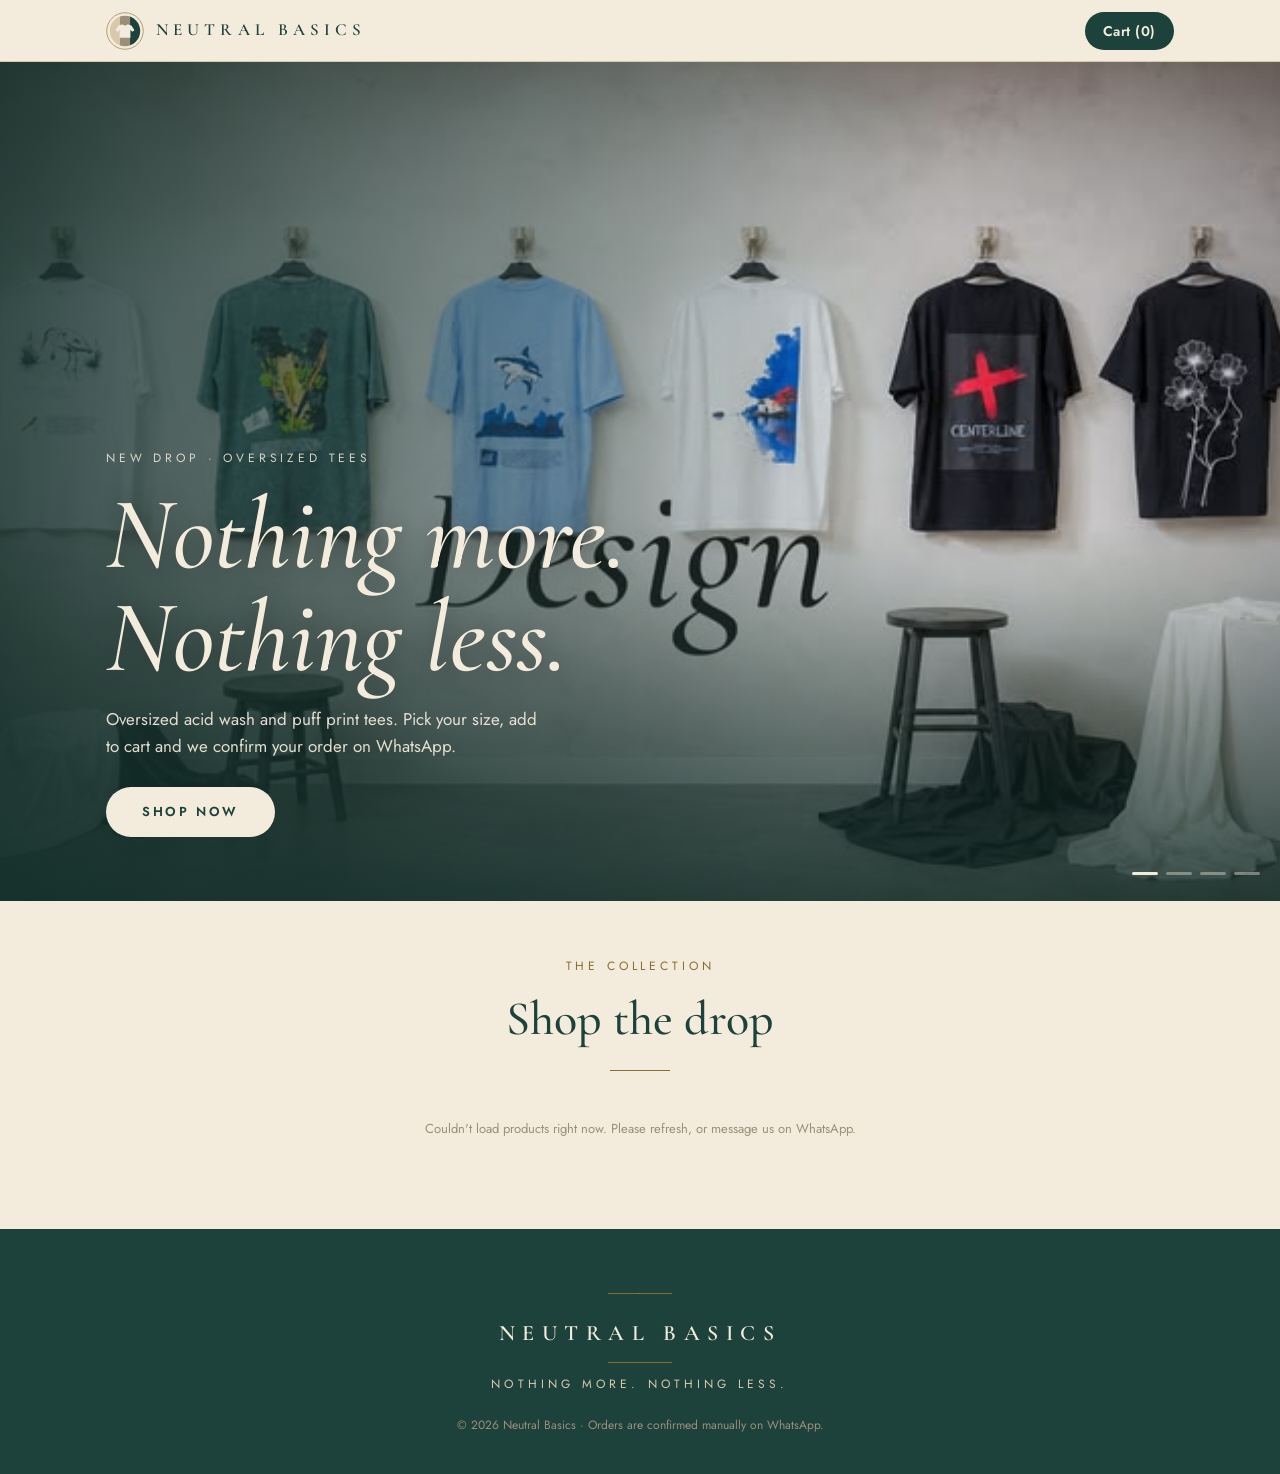
==== commit 035abc4c: "New logo and colours" ====
--- a/index.html
+++ b/index.html
@@ -4,92 +4,104 @@
 <meta charset="utf-8">
 <meta name="viewport" content="width=device-width, initial-scale=1">
 <title>Neutral Basics</title>
+<meta name="theme-color" content="#F3ECDC">
+<link rel="icon" href="data:image/svg+xml,%3Csvg%20xmlns%3D%22http%3A//www.w3.org/2000/svg%22%20viewBox%3D%220%200%20100%20100%22%20aria-hidden%3D%22true%22%3E%3Cdefs%3E%3CclipPath%20id%3D%22cpf%22%3E%3Ccircle%20cx%3D%2250%22%20cy%3D%2250%22%20r%3D%2240%22/%3E%3C/clipPath%3E%3C/defs%3E%3Ccircle%20cx%3D%2250%22%20cy%3D%2250%22%20r%3D%2248%22%20fill%3D%22none%22%20stroke%3D%22%238A6D2F%22%20stroke-width%3D%221.6%22/%3E%3Cg%20clip-path%3D%22url%28%23cpf%29%22%3E%3Crect%20x%3D%220%22%20y%3D%220%22%20width%3D%2236.7%22%20height%3D%22100%22%20fill%3D%22%23D8C9AC%22/%3E%3Crect%20x%3D%2236.7%22%20y%3D%220%22%20width%3D%2226.6%22%20height%3D%22100%22%20fill%3D%22%239C8F7A%22/%3E%3Crect%20x%3D%2263.3%22%20y%3D%220%22%20width%3D%2240%22%20height%3D%22100%22%20fill%3D%22%231D423C%22/%3E%3C/g%3E%3Cpolygon%20points%3D%2233.1%2C35.8%2044.0%2C32.0%2044.9%2C34.5%2050.0%2C35.8%2055.1%2C34.5%2056.0%2C32.0%2066.9%2C35.8%2074.9%2C48.2%2069.1%2C52.2%2064.2%2C46.4%2064.2%2C67.8%2035.8%2C67.8%2035.8%2C46.4%2030.9%2C52.2%2025.1%2C48.2%22%20fill%3D%22%23F3ECDC%22/%3E%3C/svg%3E">
 <meta name="description" content="Neutral Basics. Nothing more. Nothing less.">
-<link rel="preconnect" href="https://fonts.googleapis.com"><link href="https://fonts.googleapis.com/css2?family=Cormorant+Garamond:ital,wght@0,500;1,500&display=swap" rel="stylesheet">
+<link rel="preconnect" href="https://fonts.googleapis.com"><link href="https://fonts.googleapis.com/css2?family=Cormorant+Garamond:ital,wght@0,500;0,600;1,500&family=Jost:wght@400;500;600;700&display=swap" rel="stylesheet">
 <style>
   :root{
-    --green:#16302a; --green-2:#1d3d35; --cream:#efe6d2; --mustard:#d9a82b; --ink:#0f211c; --muted:#b9b39f;
+    --cream:#F3ECDC; --paper:#FBF7EC; --sand:#D8C9AC; --stone:#9C8F7A; --green:#1D423C; --green-d:#14302b; --gold:#8A6D2F;
+    --serif:"Cormorant Garamond",Georgia,serif; --sans:"Jost","Helvetica Neue",Arial,sans-serif;
   }
   *{box-sizing:border-box;margin:0;padding:0}
   html{scroll-behavior:smooth}
-  body{background:var(--green);color:var(--cream);font-family:"Helvetica Neue",Arial,sans-serif;line-height:1.5}
+  body{background:var(--cream);color:var(--green);font-family:var(--sans);line-height:1.55}
   a{color:inherit}
-  header{position:sticky;top:0;z-index:20;background:rgba(22,48,42,.96);backdrop-filter:blur(6px);border-bottom:1px solid #2c5247}
-  .bar{max-width:1100px;margin:0 auto;padding:12px 16px;display:flex;align-items:center;justify-content:space-between}
-  .brand{display:flex;align-items:center;gap:10px;text-decoration:none}
-  .brand svg{width:34px;height:34px}
-  .brand span{color:var(--mustard);font-weight:800;letter-spacing:.18em;font-size:15px}
-  .cart-btn{background:var(--mustard);color:var(--ink);border:0;border-radius:999px;padding:9px 16px;font-weight:700;cursor:pointer;font-size:14px}
-  .hero{max-width:1100px;margin:0 auto;padding:72px 16px 48px;text-align:center}
-  .hero h1{font-size:clamp(34px,7vw,64px);letter-spacing:.04em;font-weight:800;color:var(--mustard)}
-  .hero p{margin-top:12px;color:var(--cream);opacity:.85;font-size:18px}
-  .hero a.cta{display:inline-block;margin-top:28px;background:var(--cream);color:var(--ink);padding:12px 26px;border-radius:999px;font-weight:700;text-decoration:none}
-  main{max-width:1100px;margin:0 auto;padding:16px 16px 80px}
-  h2{font-size:14px;letter-spacing:.2em;text-transform:uppercase;color:var(--muted);margin:24px 0 16px}
-  .grid{display:grid;grid-template-columns:repeat(auto-fill,minmax(240px,1fr));gap:18px}
-  .card{background:var(--green-2);border:1px solid #2c5247;border-radius:14px;overflow:hidden;display:flex;flex-direction:column}
-  .img{aspect-ratio:4/5;background:linear-gradient(135deg,#27483f,#1a362f);display:flex;align-items:center;justify-content:center}
-  .img img{width:100%;height:100%;object-fit:cover}
-  .img svg{width:64px;height:64px;opacity:.5}
+  header{position:sticky;top:0;z-index:20;background:rgba(243,236,220,.94);backdrop-filter:blur(8px);border-bottom:1px solid var(--sand)}
+  .bar{max-width:1100px;margin:0 auto;padding:10px 16px;display:flex;align-items:center;justify-content:space-between;height:61px}
+  .brand{display:flex;align-items:center;gap:12px;text-decoration:none}
+  .brand .mark{width:38px;height:38px}
+  .brand span{font-family:var(--serif);font-weight:600;letter-spacing:.3em;font-size:17px;color:var(--green)}
+  .cart-btn{background:var(--green);color:var(--cream);border:0;border-radius:999px;padding:9px 18px;font-weight:600;cursor:pointer;font-size:14px;font-family:var(--sans);letter-spacing:.04em}
+
+  #shop{scroll-margin-top:61px}
+  @media (max-width:480px){.brand .mark{width:32px;height:32px}.brand{gap:9px}.brand span{letter-spacing:.16em;font-size:14px}.cart-btn{padding:8px 14px;font-size:13px}}
+
+  /* hero */
+  .fh{position:relative;height:calc(100vh - 61px);height:calc(100svh - 61px);min-height:480px;overflow:hidden;background:var(--green-d);display:flex;align-items:flex-end}
+  .fh .slides{position:absolute;inset:0}
+  .fh .slides img{position:absolute;inset:0;width:100%;height:100%;object-fit:cover;object-position:var(--focus,center);opacity:0;transform:scale(1.06);transition:opacity 1.2s ease,transform 7s ease-out}
+  .fh .slides img.on{opacity:1;transform:scale(1)}
+  .fh::after{content:"";position:absolute;inset:0;background:linear-gradient(90deg,rgba(20,48,43,.82) 0%,rgba(20,48,43,.4) 45%,rgba(20,48,43,0) 75%),linear-gradient(0deg,rgba(20,48,43,.78) 0%,rgba(20,48,43,0) 45%)}
+  .fh .copy{position:relative;z-index:2;max-width:1100px;width:100%;margin:0 auto;padding:0 16px 64px;color:var(--cream)}
+  .eyebrow{font-size:12px;letter-spacing:.32em;text-transform:uppercase;opacity:.85;margin-bottom:16px}
+  .fh h1{font-family:var(--serif);font-style:italic;font-weight:500;color:var(--cream);font-size:clamp(46px,8vw,104px);line-height:1;text-shadow:0 2px 24px rgba(0,0,0,.3)}
+  .fh p{margin-top:18px;max-width:440px;opacity:.92;font-size:17px}
+  .fh .go{display:inline-block;margin-top:28px;background:var(--cream);color:var(--green);padding:15px 36px;border-radius:999px;font-weight:600;letter-spacing:.2em;font-size:13px;text-decoration:none;text-transform:uppercase}
+  .fh .from{margin-left:14px;opacity:.9;font-size:14px}
+  .fh .dots2{position:absolute;z-index:2;right:20px;bottom:26px;display:flex;gap:8px}
+  .fh .dots2 i{width:26px;height:3px;border-radius:2px;background:rgba(243,236,220,.4);cursor:pointer}
+  .fh .dots2 i.on{background:var(--cream)}
+  @media (max-width:800px){.fh::after{background:linear-gradient(0deg,rgba(20,48,43,.9) 0%,rgba(20,48,43,.5) 50%,rgba(20,48,43,.12) 100%)}.fh .copy{padding-bottom:70px}.fh .dots2{left:16px;right:auto;bottom:30px}}
+  @media (prefers-reduced-motion:reduce){.fh .slides img{transition:opacity .3s;transform:none}}
+
+  /* shop */
+  main{max-width:1100px;margin:0 auto;padding:56px 16px 90px}
+  .section-title{text-align:center;margin-bottom:34px}
+  .section-title .kick{font-size:12px;letter-spacing:.32em;text-transform:uppercase;color:var(--gold)}
+  .section-title h2{font-family:var(--serif);font-weight:500;font-size:clamp(32px,5vw,48px);margin-top:6px;letter-spacing:0;text-transform:none;color:var(--green)}
+  .section-title .rule{width:60px;height:1px;background:var(--gold);margin:14px auto 0}
+  .grid{display:grid;grid-template-columns:repeat(auto-fill,minmax(250px,1fr));gap:22px}
+  .card{background:var(--paper);border:1px solid var(--sand);border-radius:6px;overflow:hidden;display:flex;flex-direction:column}
+  .img{aspect-ratio:4/5;background:var(--sand);display:flex;align-items:center;justify-content:center;cursor:pointer;position:relative}
+  .img img{position:absolute;inset:0;width:100%;height:100%;object-fit:cover}
+  .img .mark{width:72px;height:72px;opacity:.8}
+  .thumbs{display:flex;gap:6px;padding:10px 14px 0}
+  .thumbs img{width:40px;height:50px;object-fit:cover;border-radius:3px;opacity:.55;border:1px solid transparent;cursor:pointer}
+  .thumbs img.on{opacity:1;border-color:var(--gold)}
   .info{padding:14px;display:flex;flex-direction:column;gap:8px;flex:1}
-  .name{font-weight:700}
-  .desc{font-size:13px;color:var(--muted)}
-  .price{color:var(--mustard);font-weight:800;font-size:18px}
+  .name{font-family:var(--serif);font-weight:600;font-size:20px;line-height:1.2}
+  .price{color:var(--gold);font-weight:600;font-size:18px}
   .sizes{display:flex;gap:6px;flex-wrap:wrap}
-  .sizes button{background:transparent;border:1px solid #4a6e63;color:var(--cream);border-radius:8px;padding:5px 10px;cursor:pointer;font-size:13px}
-  .sizes button.on{background:var(--cream);color:var(--ink);border-color:var(--cream)}
-  .add{margin-top:auto;background:var(--mustard);color:var(--ink);border:0;border-radius:10px;padding:11px;font-weight:800;cursor:pointer}
-  .add[disabled]{background:#4a6e63;color:#9fb5ac;cursor:not-allowed}
-  .note{color:var(--muted);font-size:13px;margin-top:10px}
-  /* drawer */
-  .overlay{position:fixed;inset:0;background:rgba(0,0,0,.55);display:none;z-index:30}
+  .sizes button{background:transparent;border:1px solid var(--stone);color:var(--green);border-radius:4px;padding:6px 12px;cursor:pointer;font-size:13px;font-family:var(--sans);font-weight:500}
+  .sizes button.on{background:var(--green);color:var(--cream);border-color:var(--green)}
+  .sizes button[disabled]{opacity:.35;text-decoration:line-through;cursor:not-allowed}
+  .left{font-size:12px;color:var(--gold);min-height:16px}
+  .add{margin-top:auto;background:var(--green);color:var(--cream);border:0;border-radius:4px;padding:12px;font-weight:600;letter-spacing:.14em;font-size:12px;text-transform:uppercase;cursor:pointer;font-family:var(--sans)}
+  .add[disabled]{background:var(--sand);color:var(--stone);cursor:not-allowed}
+  .tag{position:absolute;top:10px;left:10px;background:var(--green);color:var(--cream);font-size:11px;font-weight:600;letter-spacing:.14em;padding:4px 10px;border-radius:999px;text-transform:uppercase;z-index:2}
+  .note{color:var(--stone);font-size:13px;margin-top:14px;text-align:center}
+
+  /* cart drawer */
+  .overlay{position:fixed;inset:0;background:rgba(20,48,43,.5);display:none;z-index:30}
   .overlay.open{display:block}
-  .drawer{position:fixed;top:0;right:0;height:100%;width:min(420px,100%);background:var(--green);border-left:1px solid #2c5247;z-index:40;transform:translateX(100%);transition:transform .25s;display:flex;flex-direction:column}
+  .drawer{position:fixed;top:0;right:0;height:100%;width:min(420px,100%);background:var(--cream);border-left:1px solid var(--sand);z-index:40;transform:translateX(100%);transition:transform .25s;display:flex;flex-direction:column}
   .drawer.open{transform:none}
-  .drawer header{position:static;padding:16px;display:flex;justify-content:space-between;align-items:center}
-  .drawer h3{letter-spacing:.15em;font-size:14px;text-transform:uppercase}
-  .x{background:none;border:0;color:var(--cream);font-size:26px;cursor:pointer}
+  .drawer header{position:static;padding:16px;display:flex;justify-content:space-between;align-items:center;background:transparent;backdrop-filter:none;border:0}
+  .drawer h3{font-family:var(--serif);font-weight:600;letter-spacing:.2em;font-size:18px;text-transform:uppercase}
+  .x{background:none;border:0;color:var(--green);font-size:28px;cursor:pointer}
   .items{flex:1;overflow:auto;padding:0 16px}
-  .row{display:flex;justify-content:space-between;gap:10px;padding:12px 0;border-bottom:1px solid #2c5247}
-  .row small{color:var(--muted)}
+  .row{display:flex;justify-content:space-between;gap:10px;padding:12px 0;border-bottom:1px solid var(--sand)}
+  .row small{color:var(--stone)}
   .qty{display:flex;align-items:center;gap:8px;margin-top:6px}
-  .qty button{width:26px;height:26px;border-radius:50%;border:1px solid #4a6e63;background:none;color:var(--cream);cursor:pointer}
-  .foot{padding:16px;border-top:1px solid #2c5247;display:flex;flex-direction:column;gap:10px}
-  .foot input,.foot textarea{width:100%;padding:10px;border-radius:8px;border:1px solid #4a6e63;background:var(--green-2);color:var(--cream);font:inherit}
-  .total{display:flex;justify-content:space-between;font-weight:800;font-size:18px}
-  .wa{background:#25d366;color:#08331a;border:0;border-radius:10px;padding:13px;font-weight:800;cursor:pointer;font-size:15px}
-  .empty{color:var(--muted);padding:30px 0;text-align:center}
-  footer{text-align:center;color:var(--muted);font-size:13px;padding:30px 16px;border-top:1px solid #2c5247}
-
-  /* ---- scroll story ---- */
-  .story{position:relative;height:400vh}
-  .stage{position:sticky;top:0;height:100vh;overflow:hidden;background:radial-gradient(ellipse at 50% 0%,#2a5247 0%,#16302a 55%,#0d1f1a 100%)}
-  .beam{position:absolute;top:0;left:50%;width:min(520px,80vw);height:75%;transform:translateX(-50%);background:linear-gradient(180deg,rgba(239,230,210,.22),rgba(239,230,210,0));clip-path:polygon(40% 0,60% 0,100% 100%,0 100%);filter:blur(6px)}
-  .scene{position:absolute;inset:0;display:flex;flex-direction:column;align-items:center;justify-content:center;text-align:center;padding:0 24px;opacity:0;transition:opacity .5s linear;pointer-events:none}
-  .scene.on{opacity:1}
-  .scene .pic{width:min(300px,62vw);aspect-ratio:4/5;border-radius:14px;overflow:hidden;background:linear-gradient(135deg,#27483f,#1a362f);display:flex;align-items:center;justify-content:center;margin-bottom:28px;box-shadow:0 30px 80px rgba(0,0,0,.45)}
-  .scene .pic img{width:100%;height:100%;object-fit:cover}
-  .scene .pic svg{width:70px;opacity:.5}
-  .scene h2{font-family:"Cormorant Garamond",Georgia,serif;font-style:italic;font-weight:500;text-transform:none;letter-spacing:0;color:var(--cream);font-size:clamp(38px,8vw,84px);line-height:1.05;margin:0}
-  .scene p{margin-top:14px;max-width:420px;color:var(--muted);font-size:15px}
-  .scene .go{pointer-events:auto;margin-top:26px;display:inline-block;background:var(--mustard);color:var(--ink);padding:13px 30px;border-radius:999px;font-weight:800;letter-spacing:.14em;font-size:13px;text-decoration:none;text-transform:uppercase}
-  .hint{position:absolute;bottom:22px;left:50%;transform:translateX(-50%);font-size:11px;letter-spacing:.3em;color:var(--muted);text-transform:uppercase}
-  .dots{position:absolute;right:18px;top:50%;transform:translateY(-50%);display:flex;flex-direction:column;gap:10px}
-  .dots i{width:6px;height:6px;border-radius:50%;background:#4a6e63}
-  .dots i.on{background:var(--mustard)}
-  .ig{position:fixed;left:16px;bottom:16px;z-index:15;display:flex;align-items:center;gap:8px;color:var(--cream);text-decoration:none;font-size:12px;letter-spacing:.12em;font-weight:700;opacity:.85}
+  .qty button{width:26px;height:26px;border-radius:50%;border:1px solid var(--stone);background:none;color:var(--green);cursor:pointer}
+  .foot{padding:16px;border-top:1px solid var(--sand);display:flex;flex-direction:column;gap:10px;background:var(--paper)}
+  .foot input,.foot textarea{width:100%;padding:11px;border-radius:4px;border:1px solid var(--stone);background:#fff;color:var(--green);font:inherit}
+  .foot small{color:var(--stone)}
+  .total{display:flex;justify-content:space-between;font-weight:600;font-size:18px}
+  .wa{background:var(--green);color:var(--cream);border:0;border-radius:4px;padding:14px;font-weight:600;letter-spacing:.1em;cursor:pointer;font-size:14px;font-family:var(--sans)}
+  .empty{color:var(--stone);padding:30px 0;text-align:center}
+
+  /* footer */
+  footer{background:var(--green);color:var(--cream);text-align:center;padding:48px 16px 40px}
+  footer .mark{width:64px;height:64px}
+  footer .fw{font-family:var(--serif);font-weight:600;letter-spacing:.34em;font-size:22px;margin-top:14px}
+  footer .ft{margin:12px auto 0;width:64px;height:1px;background:var(--gold)}
+  footer .tg{margin-top:12px;font-size:12px;letter-spacing:.34em;text-transform:uppercase;color:var(--sand)}
+  footer .fine{margin-top:22px;font-size:12px;color:var(--stone)}
+  .ig{position:fixed;left:16px;bottom:16px;z-index:15;display:flex;align-items:center;gap:8px;color:var(--cream);background:var(--green);padding:8px 12px;border-radius:999px;text-decoration:none;font-size:12px;letter-spacing:.12em;font-weight:600}
   .ig[hidden]{display:none}
-  .ig svg{width:20px;height:20px}
-  @media (prefers-reduced-motion:reduce){.scene{transition:none}}
-
-  .img{cursor:pointer;position:relative}
-  .img img{position:absolute;inset:0}
-  .thumbs{display:flex;gap:6px;padding:10px 14px 0}
-  .thumbs img{width:40px;height:50px;object-fit:cover;border-radius:6px;opacity:.5;border:1px solid transparent;cursor:pointer}
-  .thumbs img.on{opacity:1;border-color:var(--mustard)}
-  .sizes button[disabled]{opacity:.35;text-decoration:line-through;cursor:not-allowed}
-  .left{font-size:12px;color:var(--mustard);min-height:16px}
-  .tag{position:absolute;top:10px;left:10px;background:var(--cream);color:var(--ink);font-size:11px;font-weight:800;letter-spacing:.12em;padding:4px 9px;border-radius:999px;text-transform:uppercase;z-index:2}
+  .ig svg{width:18px;height:18px}
 </style>
 </head>
 <body>
@@ -97,35 +109,37 @@
 <header>
   <div class="bar">
     <a class="brand" href="#top" aria-label="Neutral Basics">
-      <svg viewBox="0 0 48 48" fill="none" stroke="#efe6d2" stroke-width="3" stroke-linecap="round" stroke-linejoin="round" aria-hidden="true">
-        <path d="M24 14a4 4 0 1 1 4 4c-2 0-4 1-4 3v2"/>
-        <path d="M24 23 6 36h36L24 23z"/>
-      </svg>
+      <svg class="mark h" viewBox="0 0 100 100" aria-hidden="true"><defs><clipPath id="cph"><circle cx="50" cy="50" r="40"/></clipPath></defs><circle cx="50" cy="50" r="48" fill="none" stroke="#8A6D2F" stroke-width="1.6"/><g clip-path="url(#cph)"><rect x="0" y="0" width="36.7" height="100" fill="#D8C9AC"/><rect x="36.7" y="0" width="26.6" height="100" fill="#9C8F7A"/><rect x="63.3" y="0" width="40" height="100" fill="#1D423C"/></g><polygon points="33.1,35.8 44.0,32.0 44.9,34.5 50.0,35.8 55.1,34.5 56.0,32.0 66.9,35.8 74.9,48.2 69.1,52.2 64.2,46.4 64.2,67.8 35.8,67.8 35.8,46.4 30.9,52.2 25.1,48.2" fill="#F3ECDC"/></svg>
       <span>NEUTRAL BASICS</span>
     </a>
     <button class="cart-btn" id="openCart">Cart (<span id="count">0</span>)</button>
   </div>
 </header>
 
-<section class="story" id="top">
-  <div class="stage">
-    <div class="beam"></div>
-    <div class="scene on"><div class="pic" data-scene="0"><svg viewBox="0 0 48 48" fill="none" stroke="#efe6d2" stroke-width="3" stroke-linecap="round" stroke-linejoin="round"><path d="M24 14a4 4 0 1 1 4 4c-2 0-4 1-4 3v2"/><path d="M24 23 6 36h36L24 23z"/></svg></div><h2>Nothing more.<br>Nothing less.</h2><p>Everyday tees in honest, neutral tones.</p></div>
-    <div class="scene"><div class="pic" data-scene="1"><svg viewBox="0 0 48 48" fill="none" stroke="#efe6d2" stroke-width="3" stroke-linecap="round" stroke-linejoin="round"><path d="M24 14a4 4 0 1 1 4 4c-2 0-4 1-4 3v2"/><path d="M24 23 6 36h36L24 23z"/></svg></div><h2>Cut to be<br>lived in.</h2><p>Oversized fits and soft washes that go with everything.</p></div>
-    <div class="scene"><div class="pic" data-scene="2"><svg viewBox="0 0 48 48" fill="none" stroke="#efe6d2" stroke-width="3" stroke-linecap="round" stroke-linejoin="round"><path d="M24 14a4 4 0 1 1 4 4c-2 0-4 1-4 3v2"/><path d="M24 23 6 36h36L24 23z"/></svg></div><h2>Plain by<br>design.</h2><p>No loud prints. Just the basics, done properly.</p></div>
-    <div class="scene"><div class="pic" data-scene="3"><svg viewBox="0 0 48 48" fill="none" stroke="#efe6d2" stroke-width="3" stroke-linecap="round" stroke-linejoin="round"><path d="M24 14a4 4 0 1 1 4 4c-2 0-4 1-4 3v2"/><path d="M24 23 6 36h36L24 23z"/></svg></div><h2>The first drop<br>is here.</h2><a class="go" href="#shop">Enter the drop</a></div>
-    <div class="dots"><i class="on"></i><i></i><i></i><i></i></div>
-    <div class="hint">Scroll</div>
+<section class="fh" id="top">
+  <div class="slides" id="slides"></div>
+  <div class="copy">
+    <div class="eyebrow">New drop · Oversized tees</div>
+    <h1>Nothing more.<br>Nothing less.</h1>
+    <p>Oversized acid wash and puff print tees. Pick your size, add to cart and we confirm your order on WhatsApp.</p>
+    <a class="go" href="#shop">Shop now</a><span class="from" id="fromPrice"></span>
   </div>
+  <div class="dots2" id="heroDots"></div>
 </section>
 
 <main id="shop">
-  <h2>The Collection</h2>
+  <div class="section-title"><div class="kick">The Collection</div><h2>Shop the drop</h2><div class="rule"></div></div>
   <div class="grid" id="grid"></div>
   <p class="note" id="status"></p>
 </main>
 
-<footer>© <span id="yr"></span> Neutral Basics · Orders are confirmed manually on WhatsApp.</footer>
+<footer>
+  <svg class="mark ft" viewBox="0 0 100 100" aria-hidden="true"><defs><clipPath id="cpft"><circle cx="50" cy="50" r="40"/></clipPath></defs><circle cx="50" cy="50" r="48" fill="none" stroke="#8A6D2F" stroke-width="1.6"/><g clip-path="url(#cpft)"><rect x="0" y="0" width="36.7" height="100" fill="#D8C9AC"/><rect x="36.7" y="0" width="26.6" height="100" fill="#9C8F7A"/><rect x="63.3" y="0" width="40" height="100" fill="#1D423C"/></g><polygon points="33.1,35.8 44.0,32.0 44.9,34.5 50.0,35.8 55.1,34.5 56.0,32.0 66.9,35.8 74.9,48.2 69.1,52.2 64.2,46.4 64.2,67.8 35.8,67.8 35.8,46.4 30.9,52.2 25.1,48.2" fill="#F3ECDC"/></svg>
+  <div class="fw">NEUTRAL BASICS</div>
+  <div class="ft"></div>
+  <div class="tg">Nothing more. Nothing less.</div>
+  <div class="fine">© <span id="yr"></span> Neutral Basics · Orders are confirmed manually on WhatsApp.</div>
+</footer>
 
 <a class="ig" id="ig" href="#" target="_blank" rel="noopener" hidden><svg viewBox="0 0 24 24" fill="none" stroke="currentColor" stroke-width="2"><rect x="3" y="3" width="18" height="18" rx="5"/><circle cx="12" cy="12" r="4"/><circle cx="17.5" cy="6.5" r="1" fill="currentColor"/></svg><span id="igt"></span></a>
 <div class="overlay" id="overlay"></div>
@@ -149,7 +163,10 @@
   IMAGE_BASE: "",                    // "" = images sit next to index.html. Use "images/" if they are in a folder.
   CURRENCY: "₹",
   INSTAGRAM: "",                     // your handle without @ (blank hides the link)
-  SCENES: []                         // optional: 4 image file names for the intro. Blank = first 4 products' photos
+  HERO_IMAGES: ["hero-1.jpg","hero-2.jpg","hero-3.jpg","hero-4.jpg"],   // full-screen photos (wide/landscape works best on computers)
+  HERO_IMAGES_MOBILE: [],            // optional: portrait versions for phones, e.g. ["hero-m1.jpg","hero-m2.jpg"]
+  HERO_FOCUS: "center",              // which part stays visible when cropped: "center", "top", "center 30%" ...
+  HERO_SECONDS: 5
 };
 /* ============================================ */
 
@@ -207,10 +224,10 @@
     products = [];
     $("status").textContent = "Couldn't load products right now. Please refresh, or message us on WhatsApp.";
   }
-  render(); setScenes();
-}
-
-const hangerIcon = '<svg viewBox="0 0 48 48" fill="none" stroke="#efe6d2" stroke-width="3" stroke-linecap="round" stroke-linejoin="round" style="width:64px;opacity:.5"><path d="M24 14a4 4 0 1 1 4 4c-2 0-4 1-4 3v2"/><path d="M24 23 6 36h36L24 23z"/></svg>';
+  render(); setHero();
+}
+
+const hangerIcon = '<svg class="mark ph" viewBox="0 0 100 100" aria-hidden="true"><defs><clipPath id="cpph"><circle cx="50" cy="50" r="40"/></clipPath></defs><circle cx="50" cy="50" r="48" fill="none" stroke="#8A6D2F" stroke-width="1.6"/><g clip-path="url(#cpph)"><rect x="0" y="0" width="36.7" height="100" fill="#D8C9AC"/><rect x="36.7" y="0" width="26.6" height="100" fill="#9C8F7A"/><rect x="63.3" y="0" width="40" height="100" fill="#1D423C"/></g><polygon points="33.1,35.8 44.0,32.0 44.9,34.5 50.0,35.8 55.1,34.5 56.0,32.0 66.9,35.8 74.9,48.2 69.1,52.2 64.2,46.4 64.2,67.8 35.8,67.8 35.8,46.4 30.9,52.2 25.1,48.2" fill="#F3ECDC"/></svg>';
 const picked = {}, shown = {};
 
 function render(){
@@ -288,24 +305,31 @@
   window.open(`https://wa.me/${CONFIG.WHATSAPP}?text=${encodeURIComponent(msg)}`, "_blank");
 };
 
-/* scroll story */
-const story = document.querySelector(".story"), scenes = [...document.querySelectorAll(".scene")], dots = [...document.querySelectorAll(".dots i")];
-function setScenes(){
-  const auto = products.filter(p => p.images.length && !p.sold).slice(0, 4).map(p => p.images[0]);
-  scenes.forEach((sc, i) => {
-    const f = CONFIG.SCENES[i] || auto[i % Math.max(auto.length, 1)];
-    if (f) sc.querySelector(".pic").innerHTML = '<img src="' + esc(imgUrl(f)) + '" alt="" onerror="this.style.display=\'none\'">';
-  });
-}
-let cur = 0;
-function tick(){
-  const r = story.getBoundingClientRect(), total = story.offsetHeight - innerHeight;
-  const p = Math.min(.999, Math.max(0, -r.top / total));
-  const i = Math.floor(p * scenes.length);
-  if (i !== cur){ scenes[cur].classList.remove("on"); dots[cur].classList.remove("on"); cur = i; scenes[cur].classList.add("on"); dots[cur].classList.add("on"); }
-  document.querySelector(".hint").style.opacity = p > .05 ? 0 : 1;
-}
-addEventListener("scroll", tick, {passive:true}); addEventListener("resize", tick); tick();
+/* hero slideshow */
+function loadable(list){
+  return Promise.all(list.map(f => new Promise(res => { const i = new Image(); i.onload = () => res(f); i.onerror = () => res(null); i.src = imgUrl(f); })))
+    .then(r => r.filter(Boolean));
+}
+let heroTimer;
+async function setHero(){
+  const prices = products.filter(p => !p.sold && p.price).map(p => p.price);
+  if (prices.length) $("fromPrice").textContent = "From " + money(Math.min(...prices));
+  document.querySelector(".fh").style.setProperty("--focus", CONFIG.HERO_FOCUS);
+  const mobile = innerWidth < 800;
+  let list = await loadable((mobile && CONFIG.HERO_IMAGES_MOBILE.length ? CONFIG.HERO_IMAGES_MOBILE : CONFIG.HERO_IMAGES));
+  if (!list.length && mobile) list = await loadable(CONFIG.HERO_IMAGES);
+  if (!list.length) list = products.filter(p => p.images.length && !p.sold).slice(0, 4).map(p => p.images[0]);   // fallback until hero photos are uploaded
+  if (!list.length) return;
+  $("slides").innerHTML = list.map((f, i) => '<img src="' + esc(imgUrl(f)) + '" alt="" class="' + (i ? "" : "on") + '">').join("");
+  $("heroDots").innerHTML = list.length > 1 ? list.map((_, i) => '<i data-h="' + i + '" class="' + (i ? "" : "on") + '"></i>').join("") : "";
+  const imgs = [...$("slides").children], dts = [...$("heroDots").children];
+  let n = 0;
+  const go = k => { imgs[n].classList.remove("on"); dts[n] && dts[n].classList.remove("on"); n = k; imgs[n].classList.add("on"); dts[n] && dts[n].classList.add("on"); };
+  clearInterval(heroTimer);
+  if (list.length > 1 && !matchMedia("(prefers-reduced-motion:reduce)").matches)
+    heroTimer = setInterval(() => go((n + 1) % imgs.length), CONFIG.HERO_SECONDS * 1000);
+  $("heroDots").onclick = e => { const d = e.target.closest("[data-h]"); if (d){ go(+d.dataset.h); clearInterval(heroTimer); } };
+}
 if (CONFIG.INSTAGRAM){ const a = $("ig"); a.href = "https://instagram.com/" + CONFIG.INSTAGRAM; $("igt").textContent = "@" + CONFIG.INSTAGRAM.toUpperCase(); a.hidden = false; }
 
 $("yr").textContent = new Date().getFullYear();
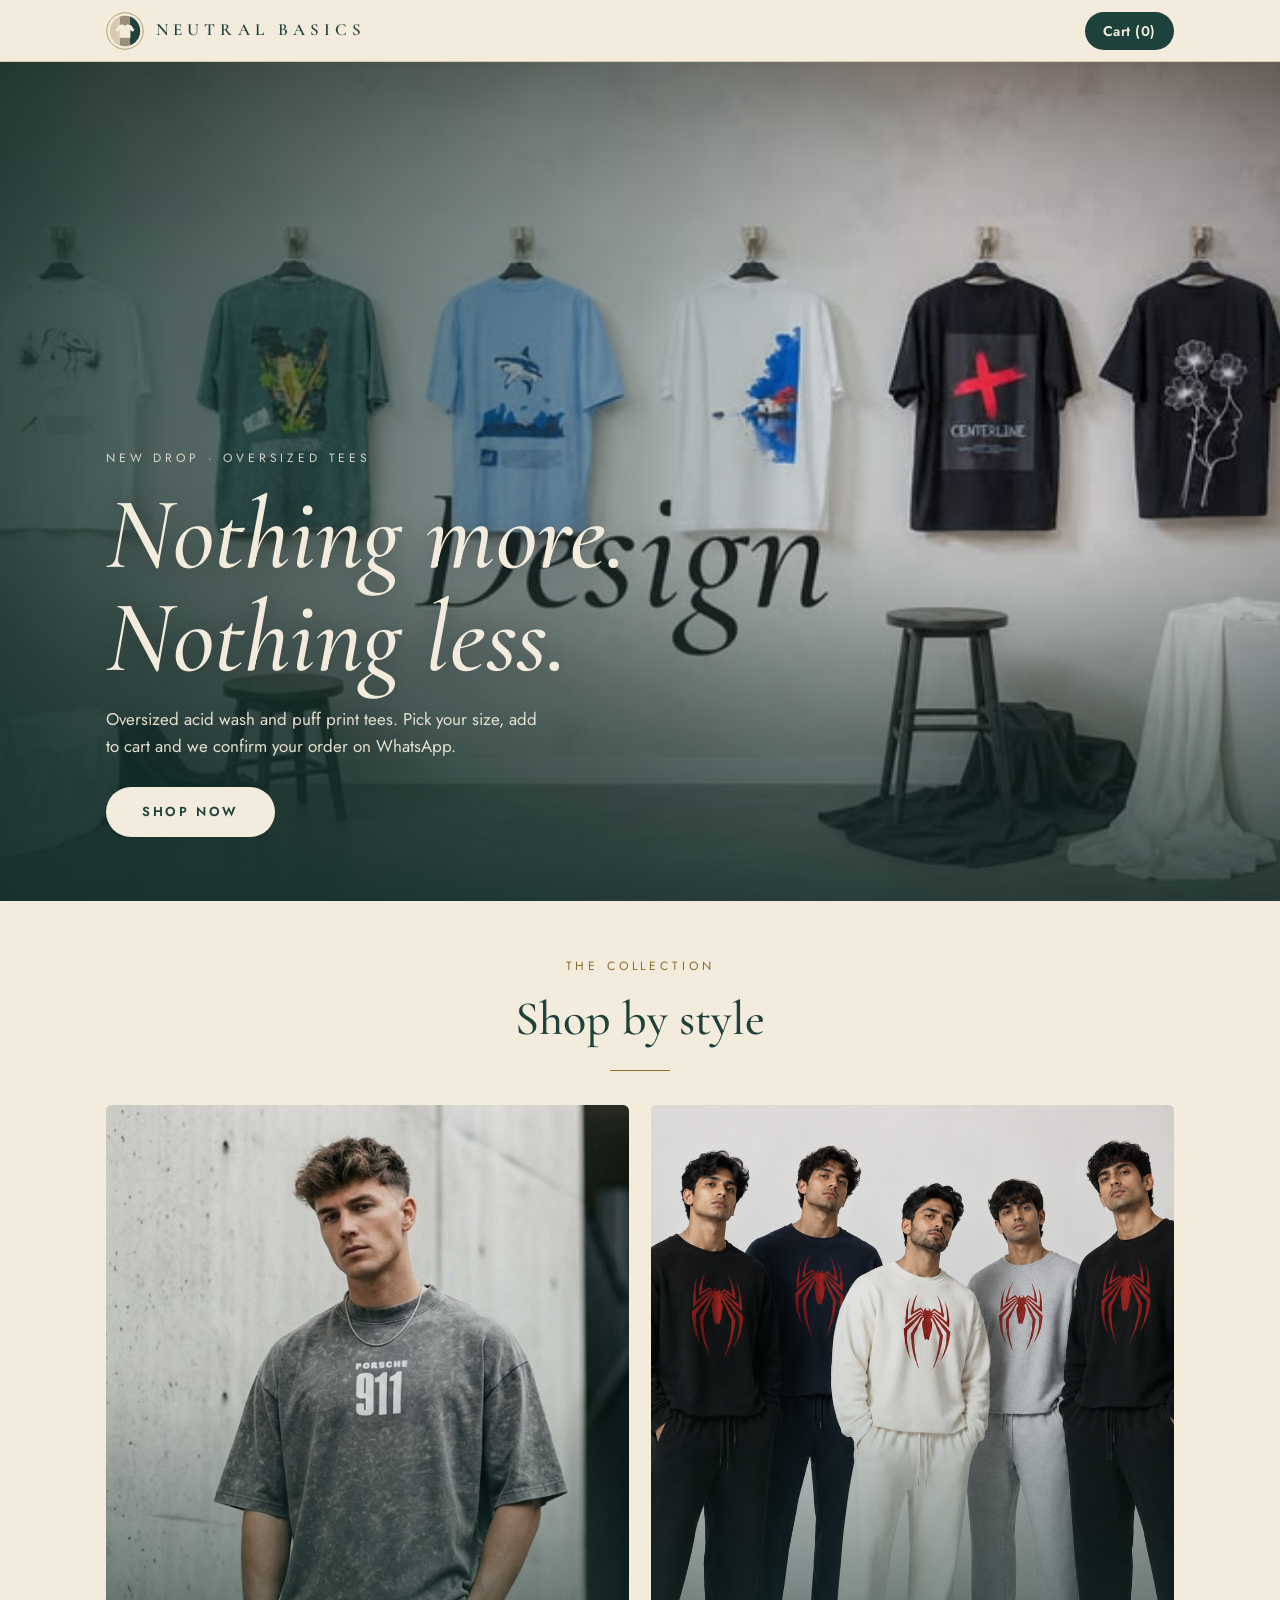
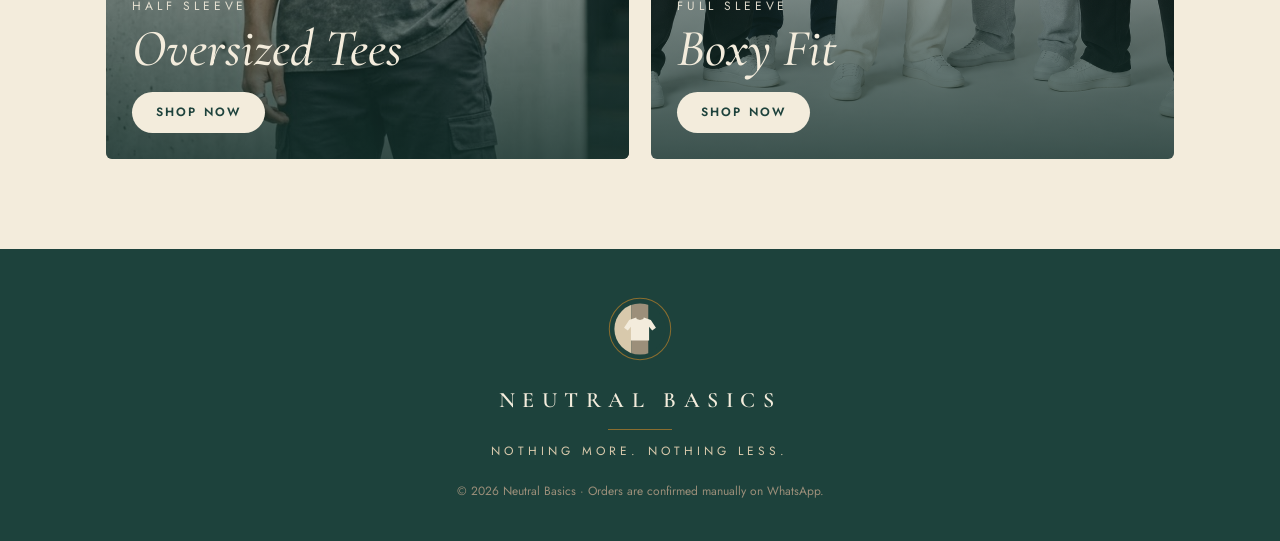
==== commit 2b350f64: "Style tiles and collection pages" ====
--- a/index.html
+++ b/index.html
@@ -4,112 +4,19 @@
 <meta charset="utf-8">
 <meta name="viewport" content="width=device-width, initial-scale=1">
 <title>Neutral Basics</title>
+<meta name="description" content="Neutral Basics. Nothing more. Nothing less.">
 <meta name="theme-color" content="#F3ECDC">
 <link rel="icon" href="data:image/svg+xml,%3Csvg%20xmlns%3D%22http%3A//www.w3.org/2000/svg%22%20viewBox%3D%220%200%20100%20100%22%20aria-hidden%3D%22true%22%3E%3Cdefs%3E%3CclipPath%20id%3D%22cpf%22%3E%3Ccircle%20cx%3D%2250%22%20cy%3D%2250%22%20r%3D%2240%22/%3E%3C/clipPath%3E%3C/defs%3E%3Ccircle%20cx%3D%2250%22%20cy%3D%2250%22%20r%3D%2248%22%20fill%3D%22none%22%20stroke%3D%22%238A6D2F%22%20stroke-width%3D%221.6%22/%3E%3Cg%20clip-path%3D%22url%28%23cpf%29%22%3E%3Crect%20x%3D%220%22%20y%3D%220%22%20width%3D%2236.7%22%20height%3D%22100%22%20fill%3D%22%23D8C9AC%22/%3E%3Crect%20x%3D%2236.7%22%20y%3D%220%22%20width%3D%2226.6%22%20height%3D%22100%22%20fill%3D%22%239C8F7A%22/%3E%3Crect%20x%3D%2263.3%22%20y%3D%220%22%20width%3D%2240%22%20height%3D%22100%22%20fill%3D%22%231D423C%22/%3E%3C/g%3E%3Cpolygon%20points%3D%2233.1%2C35.8%2044.0%2C32.0%2044.9%2C34.5%2050.0%2C35.8%2055.1%2C34.5%2056.0%2C32.0%2066.9%2C35.8%2074.9%2C48.2%2069.1%2C52.2%2064.2%2C46.4%2064.2%2C67.8%2035.8%2C67.8%2035.8%2C46.4%2030.9%2C52.2%2025.1%2C48.2%22%20fill%3D%22%23F3ECDC%22/%3E%3C/svg%3E">
-<meta name="description" content="Neutral Basics. Nothing more. Nothing less.">
-<link rel="preconnect" href="https://fonts.googleapis.com"><link href="https://fonts.googleapis.com/css2?family=Cormorant+Garamond:ital,wght@0,500;0,600;1,500&family=Jost:wght@400;500;600;700&display=swap" rel="stylesheet">
-<style>
-  :root{
-    --cream:#F3ECDC; --paper:#FBF7EC; --sand:#D8C9AC; --stone:#9C8F7A; --green:#1D423C; --green-d:#14302b; --gold:#8A6D2F;
-    --serif:"Cormorant Garamond",Georgia,serif; --sans:"Jost","Helvetica Neue",Arial,sans-serif;
-  }
-  *{box-sizing:border-box;margin:0;padding:0}
-  html{scroll-behavior:smooth}
-  body{background:var(--cream);color:var(--green);font-family:var(--sans);line-height:1.55}
-  a{color:inherit}
-  header{position:sticky;top:0;z-index:20;background:rgba(243,236,220,.94);backdrop-filter:blur(8px);border-bottom:1px solid var(--sand)}
-  .bar{max-width:1100px;margin:0 auto;padding:10px 16px;display:flex;align-items:center;justify-content:space-between;height:61px}
-  .brand{display:flex;align-items:center;gap:12px;text-decoration:none}
-  .brand .mark{width:38px;height:38px}
-  .brand span{font-family:var(--serif);font-weight:600;letter-spacing:.3em;font-size:17px;color:var(--green)}
-  .cart-btn{background:var(--green);color:var(--cream);border:0;border-radius:999px;padding:9px 18px;font-weight:600;cursor:pointer;font-size:14px;font-family:var(--sans);letter-spacing:.04em}
-
-  #shop{scroll-margin-top:61px}
-  @media (max-width:480px){.brand .mark{width:32px;height:32px}.brand{gap:9px}.brand span{letter-spacing:.16em;font-size:14px}.cart-btn{padding:8px 14px;font-size:13px}}
-
-  /* hero */
-  .fh{position:relative;height:calc(100vh - 61px);height:calc(100svh - 61px);min-height:480px;overflow:hidden;background:var(--green-d);display:flex;align-items:flex-end}
-  .fh .slides{position:absolute;inset:0}
-  .fh .slides img{position:absolute;inset:0;width:100%;height:100%;object-fit:cover;object-position:var(--focus,center);opacity:0;transform:scale(1.06);transition:opacity 1.2s ease,transform 7s ease-out}
-  .fh .slides img.on{opacity:1;transform:scale(1)}
-  .fh::after{content:"";position:absolute;inset:0;background:linear-gradient(90deg,rgba(20,48,43,.82) 0%,rgba(20,48,43,.4) 45%,rgba(20,48,43,0) 75%),linear-gradient(0deg,rgba(20,48,43,.78) 0%,rgba(20,48,43,0) 45%)}
-  .fh .copy{position:relative;z-index:2;max-width:1100px;width:100%;margin:0 auto;padding:0 16px 64px;color:var(--cream)}
-  .eyebrow{font-size:12px;letter-spacing:.32em;text-transform:uppercase;opacity:.85;margin-bottom:16px}
-  .fh h1{font-family:var(--serif);font-style:italic;font-weight:500;color:var(--cream);font-size:clamp(46px,8vw,104px);line-height:1;text-shadow:0 2px 24px rgba(0,0,0,.3)}
-  .fh p{margin-top:18px;max-width:440px;opacity:.92;font-size:17px}
-  .fh .go{display:inline-block;margin-top:28px;background:var(--cream);color:var(--green);padding:15px 36px;border-radius:999px;font-weight:600;letter-spacing:.2em;font-size:13px;text-decoration:none;text-transform:uppercase}
-  .fh .from{margin-left:14px;opacity:.9;font-size:14px}
-  .fh .dots2{position:absolute;z-index:2;right:20px;bottom:26px;display:flex;gap:8px}
-  .fh .dots2 i{width:26px;height:3px;border-radius:2px;background:rgba(243,236,220,.4);cursor:pointer}
-  .fh .dots2 i.on{background:var(--cream)}
-  @media (max-width:800px){.fh::after{background:linear-gradient(0deg,rgba(20,48,43,.9) 0%,rgba(20,48,43,.5) 50%,rgba(20,48,43,.12) 100%)}.fh .copy{padding-bottom:70px}.fh .dots2{left:16px;right:auto;bottom:30px}}
-  @media (prefers-reduced-motion:reduce){.fh .slides img{transition:opacity .3s;transform:none}}
-
-  /* shop */
-  main{max-width:1100px;margin:0 auto;padding:56px 16px 90px}
-  .section-title{text-align:center;margin-bottom:34px}
-  .section-title .kick{font-size:12px;letter-spacing:.32em;text-transform:uppercase;color:var(--gold)}
-  .section-title h2{font-family:var(--serif);font-weight:500;font-size:clamp(32px,5vw,48px);margin-top:6px;letter-spacing:0;text-transform:none;color:var(--green)}
-  .section-title .rule{width:60px;height:1px;background:var(--gold);margin:14px auto 0}
-  .grid{display:grid;grid-template-columns:repeat(auto-fill,minmax(250px,1fr));gap:22px}
-  .card{background:var(--paper);border:1px solid var(--sand);border-radius:6px;overflow:hidden;display:flex;flex-direction:column}
-  .img{aspect-ratio:4/5;background:var(--sand);display:flex;align-items:center;justify-content:center;cursor:pointer;position:relative}
-  .img img{position:absolute;inset:0;width:100%;height:100%;object-fit:cover}
-  .img .mark{width:72px;height:72px;opacity:.8}
-  .thumbs{display:flex;gap:6px;padding:10px 14px 0}
-  .thumbs img{width:40px;height:50px;object-fit:cover;border-radius:3px;opacity:.55;border:1px solid transparent;cursor:pointer}
-  .thumbs img.on{opacity:1;border-color:var(--gold)}
-  .info{padding:14px;display:flex;flex-direction:column;gap:8px;flex:1}
-  .name{font-family:var(--serif);font-weight:600;font-size:20px;line-height:1.2}
-  .price{color:var(--gold);font-weight:600;font-size:18px}
-  .sizes{display:flex;gap:6px;flex-wrap:wrap}
-  .sizes button{background:transparent;border:1px solid var(--stone);color:var(--green);border-radius:4px;padding:6px 12px;cursor:pointer;font-size:13px;font-family:var(--sans);font-weight:500}
-  .sizes button.on{background:var(--green);color:var(--cream);border-color:var(--green)}
-  .sizes button[disabled]{opacity:.35;text-decoration:line-through;cursor:not-allowed}
-  .left{font-size:12px;color:var(--gold);min-height:16px}
-  .add{margin-top:auto;background:var(--green);color:var(--cream);border:0;border-radius:4px;padding:12px;font-weight:600;letter-spacing:.14em;font-size:12px;text-transform:uppercase;cursor:pointer;font-family:var(--sans)}
-  .add[disabled]{background:var(--sand);color:var(--stone);cursor:not-allowed}
-  .tag{position:absolute;top:10px;left:10px;background:var(--green);color:var(--cream);font-size:11px;font-weight:600;letter-spacing:.14em;padding:4px 10px;border-radius:999px;text-transform:uppercase;z-index:2}
-  .note{color:var(--stone);font-size:13px;margin-top:14px;text-align:center}
-
-  /* cart drawer */
-  .overlay{position:fixed;inset:0;background:rgba(20,48,43,.5);display:none;z-index:30}
-  .overlay.open{display:block}
-  .drawer{position:fixed;top:0;right:0;height:100%;width:min(420px,100%);background:var(--cream);border-left:1px solid var(--sand);z-index:40;transform:translateX(100%);transition:transform .25s;display:flex;flex-direction:column}
-  .drawer.open{transform:none}
-  .drawer header{position:static;padding:16px;display:flex;justify-content:space-between;align-items:center;background:transparent;backdrop-filter:none;border:0}
-  .drawer h3{font-family:var(--serif);font-weight:600;letter-spacing:.2em;font-size:18px;text-transform:uppercase}
-  .x{background:none;border:0;color:var(--green);font-size:28px;cursor:pointer}
-  .items{flex:1;overflow:auto;padding:0 16px}
-  .row{display:flex;justify-content:space-between;gap:10px;padding:12px 0;border-bottom:1px solid var(--sand)}
-  .row small{color:var(--stone)}
-  .qty{display:flex;align-items:center;gap:8px;margin-top:6px}
-  .qty button{width:26px;height:26px;border-radius:50%;border:1px solid var(--stone);background:none;color:var(--green);cursor:pointer}
-  .foot{padding:16px;border-top:1px solid var(--sand);display:flex;flex-direction:column;gap:10px;background:var(--paper)}
-  .foot input,.foot textarea{width:100%;padding:11px;border-radius:4px;border:1px solid var(--stone);background:#fff;color:var(--green);font:inherit}
-  .foot small{color:var(--stone)}
-  .total{display:flex;justify-content:space-between;font-weight:600;font-size:18px}
-  .wa{background:var(--green);color:var(--cream);border:0;border-radius:4px;padding:14px;font-weight:600;letter-spacing:.1em;cursor:pointer;font-size:14px;font-family:var(--sans)}
-  .empty{color:var(--stone);padding:30px 0;text-align:center}
-
-  /* footer */
-  footer{background:var(--green);color:var(--cream);text-align:center;padding:48px 16px 40px}
-  footer .mark{width:64px;height:64px}
-  footer .fw{font-family:var(--serif);font-weight:600;letter-spacing:.34em;font-size:22px;margin-top:14px}
-  footer .ft{margin:12px auto 0;width:64px;height:1px;background:var(--gold)}
-  footer .tg{margin-top:12px;font-size:12px;letter-spacing:.34em;text-transform:uppercase;color:var(--sand)}
-  footer .fine{margin-top:22px;font-size:12px;color:var(--stone)}
-  .ig{position:fixed;left:16px;bottom:16px;z-index:15;display:flex;align-items:center;gap:8px;color:var(--cream);background:var(--green);padding:8px 12px;border-radius:999px;text-decoration:none;font-size:12px;letter-spacing:.12em;font-weight:600}
-  .ig[hidden]{display:none}
-  .ig svg{width:18px;height:18px}
-</style>
+<link rel="preconnect" href="https://fonts.googleapis.com"><link rel="preconnect" href="https://fonts.gstatic.com" crossorigin>
+<link href="https://fonts.googleapis.com/css2?family=Cormorant+Garamond:ital,wght@0,500;0,600;1,500&family=Jost:wght@400;500;600;700&display=swap" rel="stylesheet">
+<link rel="preload" as="image" href="hero-1.jpg" fetchpriority="high">
+<link rel="stylesheet" href="style.css">
 </head>
 <body>
-
 <header>
   <div class="bar">
-    <a class="brand" href="#top" aria-label="Neutral Basics">
-      <svg class="mark h" viewBox="0 0 100 100" aria-hidden="true"><defs><clipPath id="cph"><circle cx="50" cy="50" r="40"/></clipPath></defs><circle cx="50" cy="50" r="48" fill="none" stroke="#8A6D2F" stroke-width="1.6"/><g clip-path="url(#cph)"><rect x="0" y="0" width="36.7" height="100" fill="#D8C9AC"/><rect x="36.7" y="0" width="26.6" height="100" fill="#9C8F7A"/><rect x="63.3" y="0" width="40" height="100" fill="#1D423C"/></g><polygon points="33.1,35.8 44.0,32.0 44.9,34.5 50.0,35.8 55.1,34.5 56.0,32.0 66.9,35.8 74.9,48.2 69.1,52.2 64.2,46.4 64.2,67.8 35.8,67.8 35.8,46.4 30.9,52.2 25.1,48.2" fill="#F3ECDC"/></svg>
+    <a class="brand" href="index.html" aria-label="Neutral Basics">
+      <svg class="mark" viewBox="0 0 100 100" aria-hidden="true"><defs><clipPath id="cph"><circle cx="50" cy="50" r="40"/></clipPath></defs><circle cx="50" cy="50" r="48" fill="none" stroke="#8A6D2F" stroke-width="1.6"/><g clip-path="url(#cph)"><rect x="0" y="0" width="36.7" height="100" fill="#D8C9AC"/><rect x="36.7" y="0" width="26.6" height="100" fill="#9C8F7A"/><rect x="63.3" y="0" width="40" height="100" fill="#1D423C"/></g><polygon points="33.1,35.8 44.0,32.0 44.9,34.5 50.0,35.8 55.1,34.5 56.0,32.0 66.9,35.8 74.9,48.2 69.1,52.2 64.2,46.4 64.2,67.8 35.8,67.8 35.8,46.4 30.9,52.2 25.1,48.2" fill="#F3ECDC"/></svg>
       <span>NEUTRAL BASICS</span>
     </a>
     <button class="cart-btn" id="openCart">Cart (<span id="count">0</span>)</button>
@@ -122,19 +29,31 @@
     <div class="eyebrow">New drop · Oversized tees</div>
     <h1>Nothing more.<br>Nothing less.</h1>
     <p>Oversized acid wash and puff print tees. Pick your size, add to cart and we confirm your order on WhatsApp.</p>
-    <a class="go" href="#shop">Shop now</a><span class="from" id="fromPrice"></span>
+    <a class="go" href="#styles">Shop now</a>
   </div>
   <div class="dots2" id="heroDots"></div>
 </section>
 
-<main id="shop">
-  <div class="section-title"><div class="kick">The Collection</div><h2>Shop the drop</h2><div class="rule"></div></div>
-  <div class="grid" id="grid"></div>
-  <p class="note" id="status"></p>
+<main id="styles">
+  <div class="section-title"><div class="kick">The Collection</div><h2>Shop by style</h2><div class="rule"></div></div>
+  <div class="tiles">
+    <a class="tile" href="collection.html?c=half" data-cat="half">
+      <svg class="mark" viewBox="0 0 100 100" aria-hidden="true"><defs><clipPath id="cpthalf"><circle cx="50" cy="50" r="40"/></clipPath></defs><circle cx="50" cy="50" r="48" fill="none" stroke="#8A6D2F" stroke-width="1.6"/><g clip-path="url(#cpthalf)"><rect x="0" y="0" width="36.7" height="100" fill="#D8C9AC"/><rect x="36.7" y="0" width="26.6" height="100" fill="#9C8F7A"/><rect x="63.3" y="0" width="40" height="100" fill="#1D423C"/></g><polygon points="33.1,35.8 44.0,32.0 44.9,34.5 50.0,35.8 55.1,34.5 56.0,32.0 66.9,35.8 74.9,48.2 69.1,52.2 64.2,46.4 64.2,67.8 35.8,67.8 35.8,46.4 30.9,52.2 25.1,48.2" fill="#F3ECDC"/></svg>
+      <img alt="" loading="lazy" onerror="this.remove()">
+      <span class="t-badge" hidden></span>
+      <div class="t-copy"><div class="t-kick">Half Sleeve</div><div class="t-title">Oversized Tees</div><span class="t-go">Shop now</span></div>
+    </a>
+    <a class="tile" href="collection.html?c=full" data-cat="full">
+      <svg class="mark" viewBox="0 0 100 100" aria-hidden="true"><defs><clipPath id="cptfull"><circle cx="50" cy="50" r="40"/></clipPath></defs><circle cx="50" cy="50" r="48" fill="none" stroke="#8A6D2F" stroke-width="1.6"/><g clip-path="url(#cptfull)"><rect x="0" y="0" width="36.7" height="100" fill="#D8C9AC"/><rect x="36.7" y="0" width="26.6" height="100" fill="#9C8F7A"/><rect x="63.3" y="0" width="40" height="100" fill="#1D423C"/></g><polygon points="33.1,35.8 44.0,32.0 44.9,34.5 50.0,35.8 55.1,34.5 56.0,32.0 66.9,35.8 74.9,48.2 69.1,52.2 64.2,46.4 64.2,67.8 35.8,67.8 35.8,46.4 30.9,52.2 25.1,48.2" fill="#F3ECDC"/></svg>
+      <img alt="" loading="lazy" onerror="this.remove()">
+      <span class="t-badge" hidden></span>
+      <div class="t-copy"><div class="t-kick">Full Sleeve</div><div class="t-title">Boxy Fit</div><span class="t-go">Shop now</span></div>
+    </a>
+  </div>
 </main>
 
 <footer>
-  <svg class="mark ft" viewBox="0 0 100 100" aria-hidden="true"><defs><clipPath id="cpft"><circle cx="50" cy="50" r="40"/></clipPath></defs><circle cx="50" cy="50" r="48" fill="none" stroke="#8A6D2F" stroke-width="1.6"/><g clip-path="url(#cpft)"><rect x="0" y="0" width="36.7" height="100" fill="#D8C9AC"/><rect x="36.7" y="0" width="26.6" height="100" fill="#9C8F7A"/><rect x="63.3" y="0" width="40" height="100" fill="#1D423C"/></g><polygon points="33.1,35.8 44.0,32.0 44.9,34.5 50.0,35.8 55.1,34.5 56.0,32.0 66.9,35.8 74.9,48.2 69.1,52.2 64.2,46.4 64.2,67.8 35.8,67.8 35.8,46.4 30.9,52.2 25.1,48.2" fill="#F3ECDC"/></svg>
+  <svg class="mark" viewBox="0 0 100 100" aria-hidden="true"><defs><clipPath id="cpft"><circle cx="50" cy="50" r="40"/></clipPath></defs><circle cx="50" cy="50" r="48" fill="none" stroke="#8A6D2F" stroke-width="1.6"/><g clip-path="url(#cpft)"><rect x="0" y="0" width="36.7" height="100" fill="#D8C9AC"/><rect x="36.7" y="0" width="26.6" height="100" fill="#9C8F7A"/><rect x="63.3" y="0" width="40" height="100" fill="#1D423C"/></g><polygon points="33.1,35.8 44.0,32.0 44.9,34.5 50.0,35.8 55.1,34.5 56.0,32.0 66.9,35.8 74.9,48.2 69.1,52.2 64.2,46.4 64.2,67.8 35.8,67.8 35.8,46.4 30.9,52.2 25.1,48.2" fill="#F3ECDC"/></svg>
   <div class="fw">NEUTRAL BASICS</div>
   <div class="ft"></div>
   <div class="tg">Nothing more. Nothing less.</div>
@@ -142,6 +61,7 @@
 </footer>
 
 <a class="ig" id="ig" href="#" target="_blank" rel="noopener" hidden><svg viewBox="0 0 24 24" fill="none" stroke="currentColor" stroke-width="2"><rect x="3" y="3" width="18" height="18" rx="5"/><circle cx="12" cy="12" r="4"/><circle cx="17.5" cy="6.5" r="1" fill="currentColor"/></svg><span id="igt"></span></a>
+
 <div class="overlay" id="overlay"></div>
 <aside class="drawer" id="drawer" aria-label="Cart">
   <header><h3>Your cart</h3><button class="x" id="closeCart" aria-label="Close">×</button></header>
@@ -151,189 +71,60 @@
     <input id="cName" placeholder="Your name">
     <textarea id="cAddr" rows="2" placeholder="Delivery address / city"></textarea>
     <button class="wa" id="checkout">Send order on WhatsApp</button>
-    <small style="color:var(--muted)">We'll confirm availability, shipping and payment with you on WhatsApp.</small>
+    <small>We'll confirm availability, shipping and payment with you on WhatsApp.</small>
   </div>
 </aside>
 
+<script src="store.js"></script>
 <script>
-/* ============ CONFIG: edit these ============ */
-const CONFIG = {
-  WHATSAPP: "919384615349",          // country code + number, no + or spaces
-  SHEET_CSV_URL: "https://docs.google.com/spreadsheets/d/e/2PACX-1vTj7ktT3NmkMnsf7JuMV0YyJZZnA1PiPcuXNdLDsD_4JBLgCNWdLsFIfja_-P3JlxrWcOkr_zuExs7Z/pub?output=csv",
-  IMAGE_BASE: "",                    // "" = images sit next to index.html. Use "images/" if they are in a folder.
-  CURRENCY: "₹",
-  INSTAGRAM: "",                     // your handle without @ (blank hides the link)
-  HERO_IMAGES: ["hero-1.jpg","hero-2.jpg","hero-3.jpg","hero-4.jpg"],   // full-screen photos (wide/landscape works best on computers)
-  HERO_IMAGES_MOBILE: [],            // optional: portrait versions for phones, e.g. ["hero-m1.jpg","hero-m2.jpg"]
-  HERO_FOCUS: "center",              // which part stays visible when cropped: "center", "top", "center 30%" ...
-  HERO_SECONDS: 5
-};
-/* ============================================ */
-
-const $ = id => document.getElementById(id);
-const esc = s => String(s ?? "").replace(/[&<>"']/g, c => ({"&":"&amp;","<":"&lt;",">":"&gt;",'"':"&quot;","'":"&#39;"}[c]));
-const money = n => CONFIG.CURRENCY + Number(n || 0).toLocaleString("en-IN");
-const imgUrl = f => /^https?:/i.test(f) ? f : CONFIG.IMAGE_BASE + encodeURI(f);
-let products = [];
-let cart = [];
-try { cart = JSON.parse(localStorage.getItem("nb_cart") || "[]"); } catch(e){}
-const save = () => { try { localStorage.setItem("nb_cart", JSON.stringify(cart)); } catch(e){} };
-
-function parseCSV(text){
-  const rows = []; let row = [], cur = "", q = false;
-  for (let i = 0; i < text.length; i++){
-    const c = text[i];
-    if (q){
-      if (c === '"' && text[i+1] === '"'){ cur += '"'; i++; }
-      else if (c === '"') q = false;
-      else cur += c;
-    } else if (c === '"') q = true;
-    else if (c === ","){ row.push(cur); cur = ""; }
-    else if (c === "\n" || c === "\r"){
-      if (c === "\r" && text[i+1] === "\n") i++;
-      row.push(cur); cur = ""; rows.push(row); row = [];
-    } else cur += c;
-  }
-  if (cur || row.length){ row.push(cur); rows.push(row); }
-  const head = rows.shift().map(h => h.trim().toLowerCase());
-  return rows.filter(r => r.some(v => v.trim())).map(r => {
-    const o = {}; head.forEach((h, i) => o[h] = (r[i] || "").trim()); return o;
+/* ---- hero: starts right away, does not wait for the sheet ---- */
+const slides = $("slides"), dots = $("heroDots");
+const heroFiles = (innerWidth < 800 && CONFIG.HERO_IMAGES_MOBILE.length) ? CONFIG.HERO_IMAGES_MOBILE : CONFIG.HERO_IMAGES;
+document.querySelector(".fh").style.setProperty("--focus", CONFIG.HERO_FOCUS);
+let n = 0, timer = null, heroEmpty = false, PRODS = null;
+const okSlides = () => [...slides.children].filter(i => i.classList.contains("ok"));
+function show(k){
+  const kids = okSlides(); if (!kids.length) return;
+  n = k % kids.length; kids.forEach((im, i) => im.classList.toggle("on", i === n));
+  dots.innerHTML = kids.length > 1 ? kids.map((_, i) => '<i data-h="' + i + '" class="' + (i === n ? "on" : "") + '"></i>').join("") : "";
+}
+function startTimer(){
+  if (timer || okSlides().length < 2 || matchMedia("(prefers-reduced-motion:reduce)").matches) return;
+  timer = setInterval(() => show(n + 1), CONFIG.HERO_SECONDS * 1000);
+}
+function addSlide(file, priority){
+  return new Promise(res => {
+    const im = new Image(); im.alt = ""; im.decoding = "async"; if (priority) im.fetchPriority = "high";
+    im.onload = () => {
+      im.classList.add("ok"); slides.appendChild(im);
+      if (okSlides().length === 1) requestAnimationFrame(() => requestAnimationFrame(() => show(0)));
+      startTimer(); res(true);
+    };
+    im.onerror = () => res(false);
+    im.src = imgUrl(file);
   });
 }
+dots.onclick = e => { const d = e.target.closest("[data-h]"); if (d){ show(+d.dataset.h); clearInterval(timer); } };
+function heroFallback(){            // only if none of your hero photos exist: use product photos
+  if (!heroEmpty || !PRODS || okSlides().length) return;
+  PRODS.filter(p => p.images.length && !p.sold).slice(0, 4).forEach(p => addSlide(p.images[0]));
+}
+(async () => {
+  await addSlide(heroFiles[0], true);                 // first photo gets priority
+  for (const f of heroFiles.slice(1)) await addSlide(f);   // the rest load quietly afterwards
+  heroEmpty = !okSlides().length; heroFallback();
+})();
 
-function toProduct(o, id){
-  const sizes = (o["sizes"] || "").split(/[|,\/]/).map(x => x.trim()).filter(Boolean);
-  const variants = sizes.map(sz => {
-    const raw = o[sz.toLowerCase() + " size"];
-    let qty = raw === undefined || raw === "" ? 99 : Number(raw);
-    if (isNaN(qty)) qty = 0;                 // "-" means not available
-    return {size: sz, qty};
+/* ---- style tiles ---- */
+document.querySelectorAll(".tile").forEach(t => { t.querySelector("img").src = imgUrl(CONFIG.TILES[t.dataset.cat]); });
+loadProducts(list => {
+  if (!list) return;
+  PRODS = list; heroFallback();
+  document.querySelectorAll(".tile").forEach(t => {
+    const c = list.filter(p => p.cat === t.dataset.cat).length, b = t.querySelector(".t-badge");
+    b.hidden = false; b.textContent = c ? c + (c === 1 ? " style" : " styles") : "Coming soon";
   });
-  const inStock = o["in_stock"] === undefined || /^(yes|y|true|1)$/i.test(o["in_stock"]);
-  const images = [1,2,3,4].map(n => o["image " + n]).filter(Boolean);
-  const sold = !inStock || (variants.length && variants.every(v => v.qty <= 0));
-  return {id, name:o["name"], price:Number(String(o["price"]).replace(/[^\d.]/g,"")) || 0, variants, images, sold};
-}
-
-async function load(){
-  try {
-    const res = await fetch(CONFIG.SHEET_CSV_URL, {cache:"no-store"});
-    if (!res.ok) throw new Error(res.status);
-    products = parseCSV(await res.text()).filter(o => o["name"]).map(toProduct);
-  } catch(e){
-    products = [];
-    $("status").textContent = "Couldn't load products right now. Please refresh, or message us on WhatsApp.";
-  }
-  render(); setHero();
-}
-
-const hangerIcon = '<svg class="mark ph" viewBox="0 0 100 100" aria-hidden="true"><defs><clipPath id="cpph"><circle cx="50" cy="50" r="40"/></clipPath></defs><circle cx="50" cy="50" r="48" fill="none" stroke="#8A6D2F" stroke-width="1.6"/><g clip-path="url(#cpph)"><rect x="0" y="0" width="36.7" height="100" fill="#D8C9AC"/><rect x="36.7" y="0" width="26.6" height="100" fill="#9C8F7A"/><rect x="63.3" y="0" width="40" height="100" fill="#1D423C"/></g><polygon points="33.1,35.8 44.0,32.0 44.9,34.5 50.0,35.8 55.1,34.5 56.0,32.0 66.9,35.8 74.9,48.2 69.1,52.2 64.2,46.4 64.2,67.8 35.8,67.8 35.8,46.4 30.9,52.2 25.1,48.2" fill="#F3ECDC"/></svg>';
-const picked = {}, shown = {};
-
-function render(){
-  $("grid").innerHTML = products.map(p => {
-    const idx = shown[p.id] || 0, v = p.variants.find(v => v.size === picked[p.id]);
-    const thumbs = p.images.length > 1 ? `<div class="thumbs">${p.images.map((f, i) =>
-      `<img loading="lazy" src="${esc(imgUrl(f))}" data-th="${p.id}" data-i="${i}" class="${i === idx ? "on" : ""}" alt="">`).join("")}</div>` : "";
-    const sizes = p.variants.length ? `<div class="sizes">${p.variants.map(x =>
-      `<button type="button" data-size="${esc(x.size)}" data-pid="${p.id}" ${x.qty <= 0 ? "disabled" : ""} class="${picked[p.id] === x.size ? "on" : ""}">${esc(x.size)}</button>`).join("")}</div>` : "";
-    const left = v && v.qty <= 3 ? `Only ${v.qty} left` : "";
-    return `<article class="card">
-      <div class="img" data-cycle="${p.id}">${p.sold ? '<span class="tag">Sold out</span>' : ""}
-        ${hangerIcon}${p.images.length ? `<img src="${esc(imgUrl(p.images[idx]))}" alt="${esc(p.name)}" onerror="this.style.display='none'">` : ""}</div>
-      ${thumbs}
-      <div class="info">
-        <div class="name">${esc(p.name)}</div>
-        <div class="price">${p.price ? money(p.price) : "Price on WhatsApp"}</div>
-        ${sizes}
-        <div class="left">${left}</div>
-        <button class="add" data-add="${p.id}" ${p.sold ? "disabled" : ""}>${p.sold ? "Sold out" : "Add to cart"}</button>
-      </div></article>`;
-  }).join("");
-}
-
-$("grid").addEventListener("click", e => {
-  const th = e.target.closest("[data-th]");
-  if (th){ shown[th.dataset.th] = +th.dataset.i; render(); return; }
-  const cy = e.target.closest("[data-cycle]");
-  if (cy){ const p = products[+cy.dataset.cycle]; if (p.images.length > 1){ shown[p.id] = ((shown[p.id] || 0) + 1) % p.images.length; render(); } return; }
-  const sz = e.target.closest("[data-size]");
-  if (sz){ picked[sz.dataset.pid] = sz.dataset.size; render(); return; }
-  const add = e.target.closest("[data-add]");
-  if (add){
-    const p = products[+add.dataset.add];
-    if (p.variants.length && !picked[p.id]){ alert("Please pick a size first."); return; }
-    const v = p.variants.find(v => v.size === picked[p.id]) || {size:"", qty:99};
-    const hit = cart.find(c => c.name === p.name && c.size === v.size);
-    if (hit){ if (hit.qty >= v.qty){ alert("Only " + v.qty + " available in this size."); return; } hit.qty++; }
-    else cart.push({name:p.name, size:v.size, price:p.price, qty:1, max:v.qty});
-    save(); drawCart(); openCart();
-  }
 });
-
-function drawCart(){
-  $("count").textContent = cart.reduce((a, c) => a + c.qty, 0);
-  $("items").innerHTML = cart.length ? cart.map((c, i) => `
-    <div class="row"><div>
-      <div>${esc(c.name)}</div><small>${c.size ? "Size " + esc(c.size) : ""}</small>
-      <div class="qty"><button data-dec="${i}">−</button>${c.qty}<button data-inc="${i}">+</button></div>
-    </div><div>${c.price ? money(c.price * c.qty) : ""}</div></div>`).join("")
-    : '<div class="empty">Your cart is empty.</div>';
-  $("total").textContent = money(cart.reduce((a, c) => a + c.price * c.qty, 0));
-  $("foot").style.display = cart.length ? "flex" : "none";
-}
-$("items").addEventListener("click", e => {
-  const d = e.target.closest("[data-dec]"), n = e.target.closest("[data-inc]");
-  if (d){ const c = cart[+d.dataset.dec]; if (--c.qty <= 0) cart.splice(+d.dataset.dec, 1); }
-  if (n){ const c = cart[+n.dataset.inc]; if (c.qty < (c.max || 99)) c.qty++; else alert("Only " + c.max + " available in this size."); }
-  if (d || n){ save(); drawCart(); }
-});
-
-function openCart(){ $("drawer").classList.add("open"); $("overlay").classList.add("open"); }
-function closeCart(){ $("drawer").classList.remove("open"); $("overlay").classList.remove("open"); }
-$("openCart").onclick = openCart; $("closeCart").onclick = closeCart; $("overlay").onclick = closeCart;
-
-$("checkout").onclick = () => {
-  const name = $("cName").value.trim(), addr = $("cAddr").value.trim();
-  if (!cart.length) return;
-  if (!name || !addr){ alert("Please add your name and address."); return; }
-  const lines = cart.map((c, i) =>
-    `${i + 1}. ${c.name}${c.size ? " (Size " + c.size + ")" : ""} x${c.qty}${c.price ? " - " + money(c.price * c.qty) : ""}`);
-  const total = cart.reduce((a, c) => a + c.price * c.qty, 0);
-  const msg = `Hi Neutral Basics! I'd like to place an order:\n\n${lines.join("\n")}\n\n` +
-    (total ? `Total: ${money(total)}\n\n` : "") + `Name: ${name}\nAddress: ${addr}`;
-  window.open(`https://wa.me/${CONFIG.WHATSAPP}?text=${encodeURIComponent(msg)}`, "_blank");
-};
-
-/* hero slideshow */
-function loadable(list){
-  return Promise.all(list.map(f => new Promise(res => { const i = new Image(); i.onload = () => res(f); i.onerror = () => res(null); i.src = imgUrl(f); })))
-    .then(r => r.filter(Boolean));
-}
-let heroTimer;
-async function setHero(){
-  const prices = products.filter(p => !p.sold && p.price).map(p => p.price);
-  if (prices.length) $("fromPrice").textContent = "From " + money(Math.min(...prices));
-  document.querySelector(".fh").style.setProperty("--focus", CONFIG.HERO_FOCUS);
-  const mobile = innerWidth < 800;
-  let list = await loadable((mobile && CONFIG.HERO_IMAGES_MOBILE.length ? CONFIG.HERO_IMAGES_MOBILE : CONFIG.HERO_IMAGES));
-  if (!list.length && mobile) list = await loadable(CONFIG.HERO_IMAGES);
-  if (!list.length) list = products.filter(p => p.images.length && !p.sold).slice(0, 4).map(p => p.images[0]);   // fallback until hero photos are uploaded
-  if (!list.length) return;
-  $("slides").innerHTML = list.map((f, i) => '<img src="' + esc(imgUrl(f)) + '" alt="" class="' + (i ? "" : "on") + '">').join("");
-  $("heroDots").innerHTML = list.length > 1 ? list.map((_, i) => '<i data-h="' + i + '" class="' + (i ? "" : "on") + '"></i>').join("") : "";
-  const imgs = [...$("slides").children], dts = [...$("heroDots").children];
-  let n = 0;
-  const go = k => { imgs[n].classList.remove("on"); dts[n] && dts[n].classList.remove("on"); n = k; imgs[n].classList.add("on"); dts[n] && dts[n].classList.add("on"); };
-  clearInterval(heroTimer);
-  if (list.length > 1 && !matchMedia("(prefers-reduced-motion:reduce)").matches)
-    heroTimer = setInterval(() => go((n + 1) % imgs.length), CONFIG.HERO_SECONDS * 1000);
-  $("heroDots").onclick = e => { const d = e.target.closest("[data-h]"); if (d){ go(+d.dataset.h); clearInterval(heroTimer); } };
-}
-if (CONFIG.INSTAGRAM){ const a = $("ig"); a.href = "https://instagram.com/" + CONFIG.INSTAGRAM; $("igt").textContent = "@" + CONFIG.INSTAGRAM.toUpperCase(); a.hidden = false; }
-
-$("yr").textContent = new Date().getFullYear();
-drawCart(); load();
 </script>
 </body>
 </html>
--- a/style.css
+++ b/style.css
@@ -0,0 +1,120 @@
+:root{
+    --cream:#F3ECDC; --paper:#FBF7EC; --sand:#D8C9AC; --stone:#9C8F7A; --green:#1D423C; --green-d:#14302b; --gold:#8A6D2F;
+    --serif:"Cormorant Garamond",Georgia,serif; --sans:"Jost","Helvetica Neue",Arial,sans-serif;
+  }
+  *{box-sizing:border-box;margin:0;padding:0}
+  html{scroll-behavior:smooth}
+  body{background:var(--cream);color:var(--green);font-family:var(--sans);line-height:1.55}
+  a{color:inherit}
+  header{position:sticky;top:0;z-index:20;background:rgba(243,236,220,.94);backdrop-filter:blur(8px);border-bottom:1px solid var(--sand)}
+  .bar{max-width:1100px;margin:0 auto;padding:10px 16px;display:flex;align-items:center;justify-content:space-between;height:61px}
+  .brand{display:flex;align-items:center;gap:12px;text-decoration:none}
+  .brand .mark{width:38px;height:38px}
+  .brand span{font-family:var(--serif);font-weight:600;letter-spacing:.3em;font-size:17px;color:var(--green)}
+  .cart-btn{background:var(--green);color:var(--cream);border:0;border-radius:999px;padding:9px 18px;font-weight:600;cursor:pointer;font-size:14px;font-family:var(--sans);letter-spacing:.04em}
+
+  #shop{scroll-margin-top:61px}
+  @media (max-width:480px){.brand .mark{width:32px;height:32px}.brand{gap:9px}.brand span{letter-spacing:.16em;font-size:14px}.cart-btn{padding:8px 14px;font-size:13px}}
+
+  /* hero */
+  .fh{position:relative;height:calc(100vh - 61px);height:calc(100svh - 61px);min-height:480px;overflow:hidden;background:var(--green-d);display:flex;align-items:flex-end}
+  .fh .slides{position:absolute;inset:0}
+  .fh .slides img{position:absolute;inset:0;width:100%;height:100%;object-fit:cover;object-position:var(--focus,center);opacity:0;transform:scale(1.06);transition:opacity 1.2s ease,transform 7s ease-out}
+  .fh .slides img.on{opacity:1;transform:scale(1)}
+  .fh::after{content:"";position:absolute;inset:0;background:linear-gradient(90deg,rgba(20,48,43,.82) 0%,rgba(20,48,43,.4) 45%,rgba(20,48,43,0) 75%),linear-gradient(0deg,rgba(20,48,43,.78) 0%,rgba(20,48,43,0) 45%)}
+  .fh .copy{position:relative;z-index:2;max-width:1100px;width:100%;margin:0 auto;padding:0 16px 64px;color:var(--cream)}
+  .eyebrow{font-size:12px;letter-spacing:.32em;text-transform:uppercase;opacity:.85;margin-bottom:16px}
+  .fh h1{font-family:var(--serif);font-style:italic;font-weight:500;color:var(--cream);font-size:clamp(46px,8vw,104px);line-height:1;text-shadow:0 2px 24px rgba(0,0,0,.3)}
+  .fh p{margin-top:18px;max-width:440px;opacity:.92;font-size:17px}
+  .fh .go{display:inline-block;margin-top:28px;background:var(--cream);color:var(--green);padding:15px 36px;border-radius:999px;font-weight:600;letter-spacing:.2em;font-size:13px;text-decoration:none;text-transform:uppercase}
+  .fh .from{margin-left:14px;opacity:.9;font-size:14px}
+  .fh .dots2{position:absolute;z-index:2;right:20px;bottom:26px;display:flex;gap:8px}
+  .fh .dots2 i{width:26px;height:3px;border-radius:2px;background:rgba(243,236,220,.4);cursor:pointer}
+  .fh .dots2 i.on{background:var(--cream)}
+  @media (max-width:800px){.fh::after{background:linear-gradient(0deg,rgba(20,48,43,.9) 0%,rgba(20,48,43,.5) 50%,rgba(20,48,43,.12) 100%)}.fh .copy{padding-bottom:70px}.fh .dots2{left:16px;right:auto;bottom:30px}}
+  @media (prefers-reduced-motion:reduce){.fh .slides img{transition:opacity .3s;transform:none}}
+
+  /* shop */
+  main{max-width:1100px;margin:0 auto;padding:56px 16px 90px}
+  .section-title{text-align:center;margin-bottom:34px}
+  .section-title .kick{font-size:12px;letter-spacing:.32em;text-transform:uppercase;color:var(--gold)}
+  .section-title h2{font-family:var(--serif);font-weight:500;font-size:clamp(32px,5vw,48px);margin-top:6px;letter-spacing:0;text-transform:none;color:var(--green)}
+  .section-title .rule{width:60px;height:1px;background:var(--gold);margin:14px auto 0}
+  .grid{display:grid;grid-template-columns:repeat(auto-fill,minmax(250px,1fr));gap:22px}
+  .card{background:var(--paper);border:1px solid var(--sand);border-radius:6px;overflow:hidden;display:flex;flex-direction:column}
+  .img{aspect-ratio:4/5;background:var(--sand);display:flex;align-items:center;justify-content:center;cursor:pointer;position:relative}
+  .img img{position:absolute;inset:0;width:100%;height:100%;object-fit:cover}
+  .img .mark{width:72px;height:72px;opacity:.8}
+  .thumbs{display:flex;gap:6px;padding:10px 14px 0}
+  .thumbs img{width:40px;height:50px;object-fit:cover;border-radius:3px;opacity:.55;border:1px solid transparent;cursor:pointer}
+  .thumbs img.on{opacity:1;border-color:var(--gold)}
+  .info{padding:14px;display:flex;flex-direction:column;gap:8px;flex:1}
+  .name{font-family:var(--serif);font-weight:600;font-size:20px;line-height:1.2}
+  .price{color:var(--gold);font-weight:600;font-size:18px}
+  .sizes{display:flex;gap:6px;flex-wrap:wrap}
+  .sizes button{background:transparent;border:1px solid var(--stone);color:var(--green);border-radius:4px;padding:6px 12px;cursor:pointer;font-size:13px;font-family:var(--sans);font-weight:500}
+  .sizes button.on{background:var(--green);color:var(--cream);border-color:var(--green)}
+  .sizes button[disabled]{opacity:.35;text-decoration:line-through;cursor:not-allowed}
+  .left{font-size:12px;color:var(--gold);min-height:16px}
+  .add{margin-top:auto;background:var(--green);color:var(--cream);border:0;border-radius:4px;padding:12px;font-weight:600;letter-spacing:.14em;font-size:12px;text-transform:uppercase;cursor:pointer;font-family:var(--sans)}
+  .add[disabled]{background:var(--sand);color:var(--stone);cursor:not-allowed}
+  .tag{position:absolute;top:10px;left:10px;background:var(--green);color:var(--cream);font-size:11px;font-weight:600;letter-spacing:.14em;padding:4px 10px;border-radius:999px;text-transform:uppercase;z-index:2}
+  .note{color:var(--stone);font-size:13px;margin-top:14px;text-align:center}
+
+  /* cart drawer */
+  .overlay{position:fixed;inset:0;background:rgba(20,48,43,.5);display:none;z-index:30}
+  .overlay.open{display:block}
+  .drawer{position:fixed;top:0;right:0;height:100%;width:min(420px,100%);background:var(--cream);border-left:1px solid var(--sand);z-index:40;transform:translateX(100%);transition:transform .25s;display:flex;flex-direction:column}
+  .drawer.open{transform:none}
+  .drawer header{position:static;padding:16px;display:flex;justify-content:space-between;align-items:center;background:transparent;backdrop-filter:none;border:0}
+  .drawer h3{font-family:var(--serif);font-weight:600;letter-spacing:.2em;font-size:18px;text-transform:uppercase}
+  .x{background:none;border:0;color:var(--green);font-size:28px;cursor:pointer}
+  .items{flex:1;overflow:auto;padding:0 16px}
+  .row{display:flex;justify-content:space-between;gap:10px;padding:12px 0;border-bottom:1px solid var(--sand)}
+  .row small{color:var(--stone)}
+  .qty{display:flex;align-items:center;gap:8px;margin-top:6px}
+  .qty button{width:26px;height:26px;border-radius:50%;border:1px solid var(--stone);background:none;color:var(--green);cursor:pointer}
+  .foot{padding:16px;border-top:1px solid var(--sand);display:flex;flex-direction:column;gap:10px;background:var(--paper)}
+  .foot input,.foot textarea{width:100%;padding:11px;border-radius:4px;border:1px solid var(--stone);background:#fff;color:var(--green);font:inherit}
+  .foot small{color:var(--stone)}
+  .total{display:flex;justify-content:space-between;font-weight:600;font-size:18px}
+  .wa{background:var(--green);color:var(--cream);border:0;border-radius:4px;padding:14px;font-weight:600;letter-spacing:.1em;cursor:pointer;font-size:14px;font-family:var(--sans)}
+  .empty{color:var(--stone);padding:30px 0;text-align:center}
+
+  /* footer */
+  footer{background:var(--green);color:var(--cream);text-align:center;padding:48px 16px 40px}
+  footer .mark{width:64px;height:64px}
+  footer .fw{font-family:var(--serif);font-weight:600;letter-spacing:.34em;font-size:22px;margin-top:14px}
+  footer .ft{margin:12px auto 0;width:64px;height:1px;background:var(--gold)}
+  footer .tg{margin-top:12px;font-size:12px;letter-spacing:.34em;text-transform:uppercase;color:var(--sand)}
+  footer .fine{margin-top:22px;font-size:12px;color:var(--stone)}
+  .ig{position:fixed;left:16px;bottom:16px;z-index:15;display:flex;align-items:center;gap:8px;color:var(--cream);background:var(--green);padding:8px 12px;border-radius:999px;text-decoration:none;font-size:12px;letter-spacing:.12em;font-weight:600}
+  .ig[hidden]{display:none}
+  .ig svg{width:18px;height:18px}
+
+  /* style tiles (home) */
+  #styles{scroll-margin-top:61px}
+  .tiles{display:grid;grid-template-columns:1fr 1fr;gap:22px}
+  .tile{position:relative;display:block;aspect-ratio:4/5;border-radius:6px;overflow:hidden;background:var(--sand);text-decoration:none;color:var(--cream);display:flex;align-items:center;justify-content:center}
+  .tile>.mark{width:84px;height:84px;opacity:.7}
+  .tile img{position:absolute;inset:0;width:100%;height:100%;object-fit:cover;transition:transform .7s}
+  .tile:hover img{transform:scale(1.04)}
+  .tile::after{content:"";position:absolute;inset:0;background:linear-gradient(0deg,rgba(20,48,43,.82) 0%,rgba(20,48,43,.15) 55%,rgba(20,48,43,0) 100%)}
+  .t-copy{position:absolute;left:0;right:0;bottom:0;padding:26px;z-index:2}
+  .t-kick{font-size:12px;letter-spacing:.32em;text-transform:uppercase;opacity:.9}
+  .t-title{font-family:var(--serif);font-style:italic;font-weight:500;font-size:clamp(34px,4.4vw,52px);line-height:1.05;margin-top:6px}
+  .t-go{display:inline-block;margin-top:16px;background:var(--cream);color:var(--green);padding:11px 24px;border-radius:999px;font-weight:600;letter-spacing:.18em;font-size:12px;text-transform:uppercase}
+  .t-badge{position:absolute;top:14px;left:14px;z-index:2;background:var(--cream);color:var(--green);font-size:11px;font-weight:600;letter-spacing:.14em;padding:5px 11px;border-radius:999px;text-transform:uppercase}
+  @media (max-width:700px){.tiles{grid-template-columns:1fr}.tile{aspect-ratio:4/4.8}}
+
+  /* collection page */
+  .crumb{display:inline-block;color:var(--stone);text-decoration:none;font-size:13px;letter-spacing:.08em;margin-bottom:22px}
+  .crumb:hover{color:var(--green)}
+  .section-title h1{font-family:var(--serif);font-weight:500;font-size:clamp(34px,5.5vw,56px);margin-top:6px;color:var(--green);line-height:1.1}
+  .pills{display:flex;justify-content:center;gap:10px;flex-wrap:wrap;margin:0 0 34px}
+  .pills a{border:1px solid var(--stone);color:var(--green);text-decoration:none;border-radius:999px;padding:9px 18px;font-size:13px;font-weight:500;letter-spacing:.04em}
+  .pills a.on{background:var(--green);color:var(--cream);border-color:var(--green)}
+  .soon{grid-column:1/-1;text-align:center;padding:50px 16px;color:var(--stone)}
+  .soon h3{font-family:var(--serif);font-weight:500;font-size:30px;color:var(--green)}
+  .soon p{margin-top:8px}
+  .soon a{display:inline-block;margin-top:18px;background:var(--green);color:var(--cream);padding:12px 26px;border-radius:999px;text-decoration:none;font-weight:600;letter-spacing:.12em;font-size:12px;text-transform:uppercase}
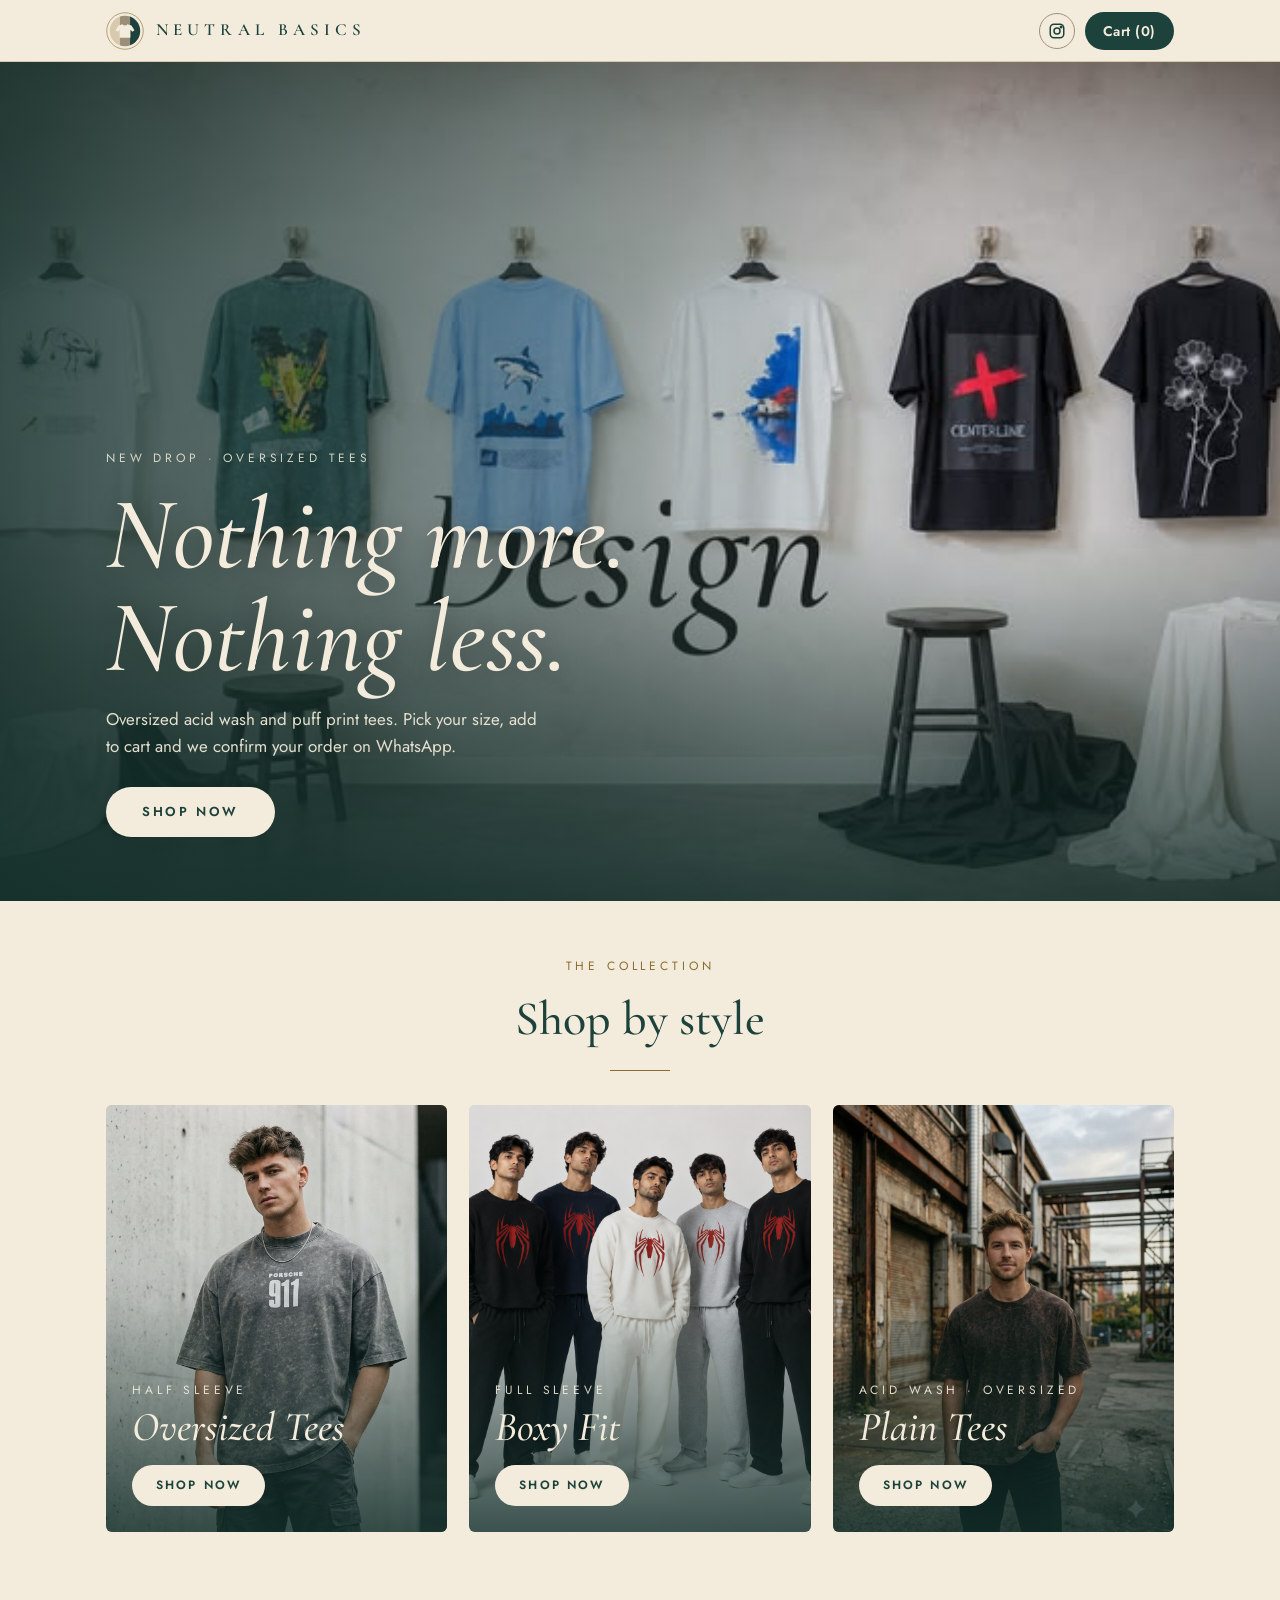
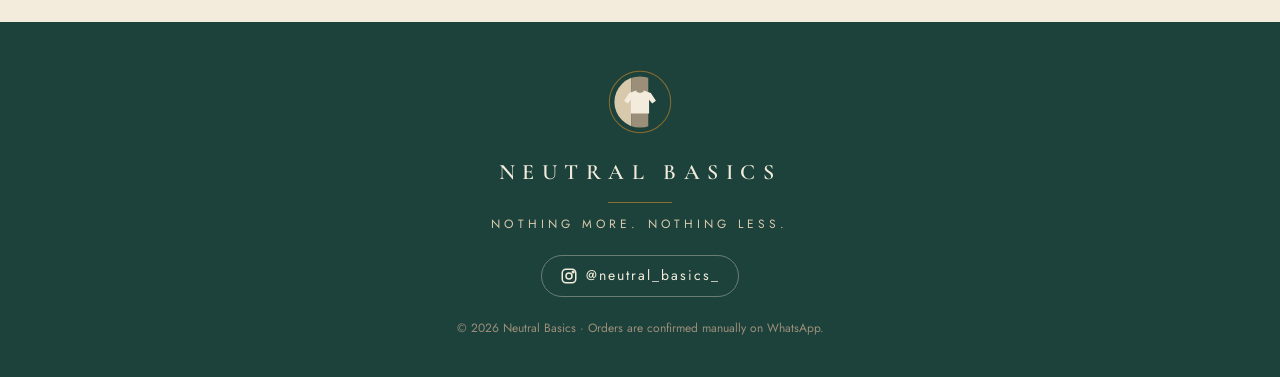
==== commit 995d03c7: "New Changes" ====
--- a/index.html
+++ b/index.html
@@ -19,7 +19,7 @@
       <svg class="mark" viewBox="0 0 100 100" aria-hidden="true"><defs><clipPath id="cph"><circle cx="50" cy="50" r="40"/></clipPath></defs><circle cx="50" cy="50" r="48" fill="none" stroke="#8A6D2F" stroke-width="1.6"/><g clip-path="url(#cph)"><rect x="0" y="0" width="36.7" height="100" fill="#D8C9AC"/><rect x="36.7" y="0" width="26.6" height="100" fill="#9C8F7A"/><rect x="63.3" y="0" width="40" height="100" fill="#1D423C"/></g><polygon points="33.1,35.8 44.0,32.0 44.9,34.5 50.0,35.8 55.1,34.5 56.0,32.0 66.9,35.8 74.9,48.2 69.1,52.2 64.2,46.4 64.2,67.8 35.8,67.8 35.8,46.4 30.9,52.2 25.1,48.2" fill="#F3ECDC"/></svg>
       <span>NEUTRAL BASICS</span>
     </a>
-    <button class="cart-btn" id="openCart">Cart (<span id="count">0</span>)</button>
+    <div class="hr"><a class="ig-ico" data-ig target="_blank" rel="noopener" aria-label="Instagram" hidden><svg viewBox="0 0 24 24" fill="none" stroke="currentColor" stroke-width="2" aria-hidden="true"><rect x="3" y="3" width="18" height="18" rx="5"/><circle cx="12" cy="12" r="4"/><circle cx="17.5" cy="6.5" r="1" fill="currentColor"/></svg></a><button class="cart-btn" id="openCart">Cart (<span id="count">0</span>)</button></div>
   </div>
 </header>
 
@@ -49,6 +49,12 @@
       <span class="t-badge" hidden></span>
       <div class="t-copy"><div class="t-kick">Full Sleeve</div><div class="t-title">Boxy Fit</div><span class="t-go">Shop now</span></div>
     </a>
+    <a class="tile" href="collection.html?c=plain" data-cat="plain">
+      <svg class="mark" viewBox="0 0 100 100" aria-hidden="true"><defs><clipPath id="cptplain"><circle cx="50" cy="50" r="40"/></clipPath></defs><circle cx="50" cy="50" r="48" fill="none" stroke="#8A6D2F" stroke-width="1.6"/><g clip-path="url(#cptplain)"><rect x="0" y="0" width="36.7" height="100" fill="#D8C9AC"/><rect x="36.7" y="0" width="26.6" height="100" fill="#9C8F7A"/><rect x="63.3" y="0" width="40" height="100" fill="#1D423C"/></g><polygon points="33.1,35.8 44.0,32.0 44.9,34.5 50.0,35.8 55.1,34.5 56.0,32.0 66.9,35.8 74.9,48.2 69.1,52.2 64.2,46.4 64.2,67.8 35.8,67.8 35.8,46.4 30.9,52.2 25.1,48.2" fill="#F3ECDC"/></svg>
+      <img alt="" loading="lazy" onerror="this.remove()">
+      <span class="t-badge" hidden></span>
+      <div class="t-copy"><div class="t-kick">Acid Wash · Oversized</div><div class="t-title">Plain Tees</div><span class="t-go">Shop now</span></div>
+    </a>
   </div>
 </main>
 
@@ -57,10 +63,9 @@
   <div class="fw">NEUTRAL BASICS</div>
   <div class="ft"></div>
   <div class="tg">Nothing more. Nothing less.</div>
+  <a class="ig-foot" data-ig target="_blank" rel="noopener" hidden><svg viewBox="0 0 24 24" fill="none" stroke="currentColor" stroke-width="2" aria-hidden="true"><rect x="3" y="3" width="18" height="18" rx="5"/><circle cx="12" cy="12" r="4"/><circle cx="17.5" cy="6.5" r="1" fill="currentColor"/></svg><span class="igt"></span></a>
   <div class="fine">© <span id="yr"></span> Neutral Basics · Orders are confirmed manually on WhatsApp.</div>
 </footer>
-
-<a class="ig" id="ig" href="#" target="_blank" rel="noopener" hidden><svg viewBox="0 0 24 24" fill="none" stroke="currentColor" stroke-width="2"><rect x="3" y="3" width="18" height="18" rx="5"/><circle cx="12" cy="12" r="4"/><circle cx="17.5" cy="6.5" r="1" fill="currentColor"/></svg><span id="igt"></span></a>
 
 <div class="overlay" id="overlay"></div>
 <aside class="drawer" id="drawer" aria-label="Cart">
--- a/style.css
+++ b/style.css
@@ -118,3 +118,34 @@
   .soon h3{font-family:var(--serif);font-weight:500;font-size:30px;color:var(--green)}
   .soon p{margin-top:8px}
   .soon a{display:inline-block;margin-top:18px;background:var(--green);color:var(--cream);padding:12px 26px;border-radius:999px;text-decoration:none;font-weight:600;letter-spacing:.12em;font-size:12px;text-transform:uppercase}
+
+  /* instagram (header + footer) */
+  .hr{display:flex;align-items:center;gap:10px}
+  .ig-ico{width:36px;height:36px;display:flex;align-items:center;justify-content:center;border:1px solid var(--stone);border-radius:50%;color:var(--green)}
+  .ig-ico svg{width:18px;height:18px}
+  .ig-ico[hidden],.ig-foot[hidden]{display:none}
+  .ig-foot{display:inline-flex;align-items:center;gap:8px;margin-top:22px;color:var(--cream);text-decoration:none;font-size:14px;letter-spacing:.14em;border:1px solid rgba(243,236,220,.35);border-radius:999px;padding:9px 18px}
+  .ig-foot svg{width:18px;height:18px}
+
+  /* three style tiles */
+  .tiles{grid-template-columns:repeat(3,1fr)}
+  .t-title{font-size:clamp(30px,3.2vw,44px)}
+  @media (max-width:900px){.tiles{grid-template-columns:1fr;max-width:560px;margin:0 auto}.tile{aspect-ratio:4/4.8}}
+
+  /* size chart popup */
+  .sc-link{background:none;border:0;color:var(--gold);font:500 13px var(--sans);text-decoration:underline;cursor:pointer;padding:2px 0;text-align:left;align-self:flex-start}
+  .scm{position:fixed;inset:0;z-index:60;display:none;align-items:center;justify-content:center;background:rgba(20,48,43,.55);padding:16px}
+  .scm.open{display:flex}
+  .scm .box{background:var(--cream);border-radius:8px;max-width:520px;width:100%;max-height:88vh;overflow:auto;padding:22px;position:relative;border:1px solid var(--sand);color:var(--green)}
+  .scm h3{font-family:var(--serif);font-weight:600;font-size:26px;padding-right:32px;line-height:1.15}
+  .scm .sub{color:var(--stone);font-size:13px;margin-top:4px}
+  .scm .x{position:absolute;top:10px;right:12px}
+  .scm table{width:100%;border-collapse:collapse;margin-top:16px;font-size:15px}
+  .scm th,.scm td{border-bottom:1px solid var(--sand);padding:10px 8px;text-align:center}
+  .scm th{font-weight:600;background:var(--paper)}
+  .scm td:first-child,.scm th:first-child{text-align:left;font-weight:600}
+  .scm img{width:100%;border-radius:4px;margin-top:14px}
+  .scm .none{margin-top:16px}
+  .scm .tip{margin-top:14px;color:var(--stone);font-size:13px}
+  .scm .tip a{color:var(--gold)}
+  .scm .wa-help{display:inline-block;margin-top:16px;background:var(--green);color:var(--cream);padding:11px 22px;border-radius:999px;text-decoration:none;font-weight:600;letter-spacing:.1em;font-size:12px;text-transform:uppercase}
